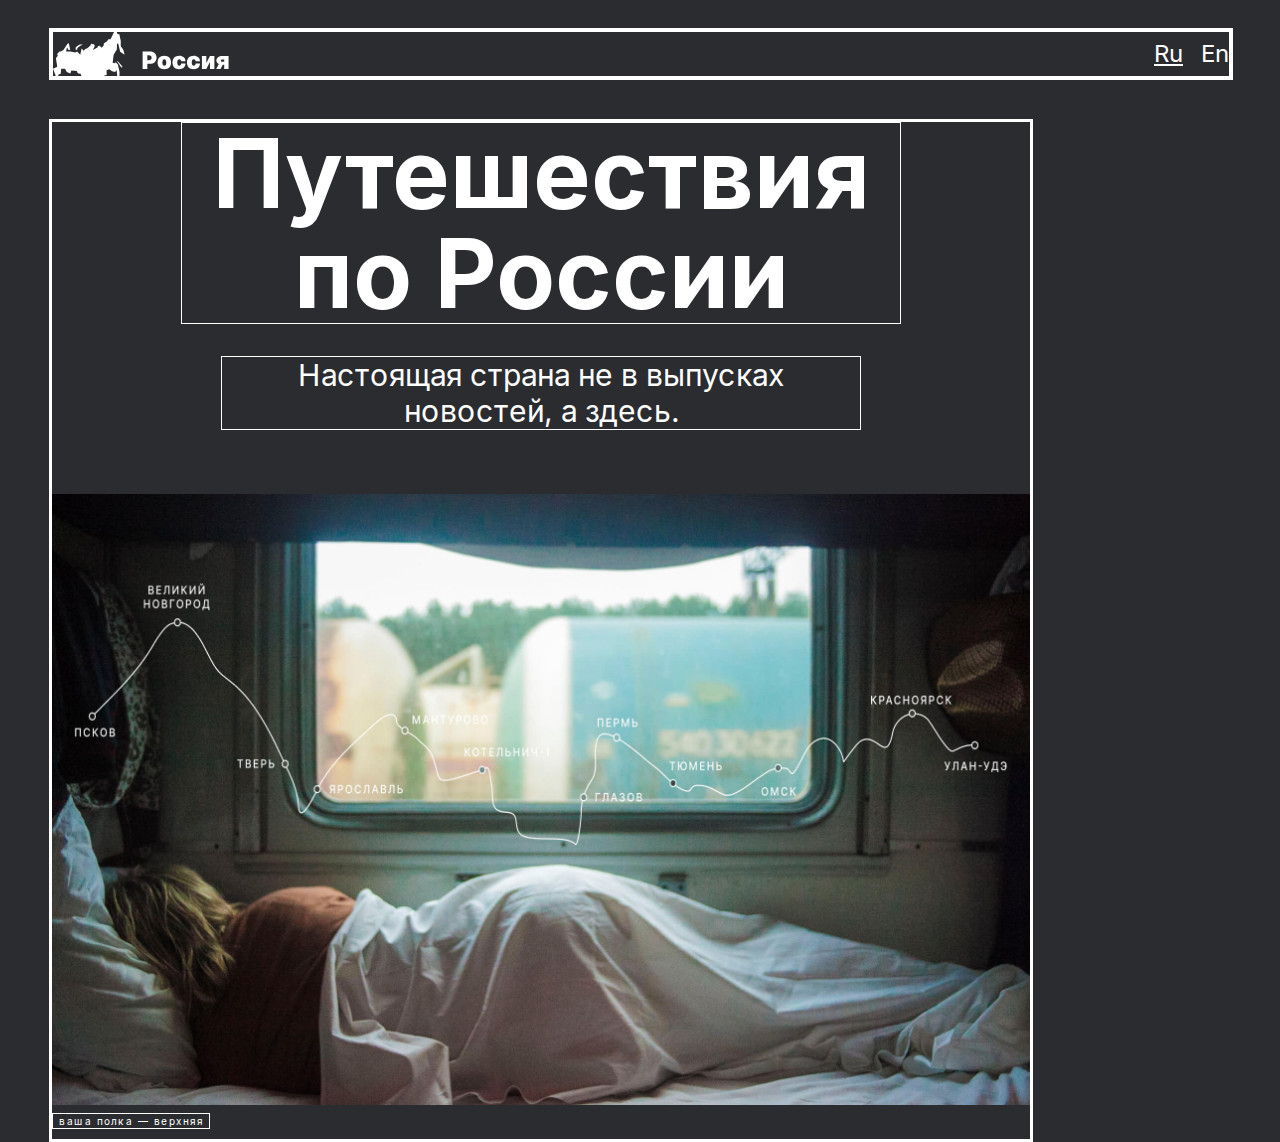
==== index.html @ 06336822 "header adaptive done? lead in proccceesss" ====
<!DOCTYPE html>
<html lang="en">
<head>
    <meta charset="UTF-8">
    <meta name="viewport" content="width=device-width, initial-scale=1.0">
    <title>Путешествие по России</title>
    <link rel="stylesheet" href="pages/index.css">
    <meta name="keywords" content="html, css, javascript">
</head>
<body>
    <div class="page">
        <header class="header">
            <img src="images/header-logo.svg" alt="header logo" class="header__logo">
            <div class="lang">
              <a class="header__lang-link active" href="index.html">Ru</a>
              <a class="header__lang-link" href="index_en.html">En</a>
            </div>
        </header>

        <main class="content">

            <section class="lead">
                <h1 class="lead__title">Путешествия по России</h1>
                <p class="lead__subtitle">Настоящая страна не в выпусках новостей, а здесь.</p>
                <img class="lead__image" alt="lead image" src="images/lead-polka.jpg">
                <p class="lead__caption">ваша полка — верхняя</p>
            </section>

            <section class="intro">

            </section>

            <section class="photo-grid">
                
            </section>

            <section class="places">
                
            </section>

            <section class="cover">
                
            </section>
        </main>

        <footer class="footer">

        </footer>
    </div>
</body>
</html>
---- pages/index.css ----
@import url(../vendor/normalize.css);
@import url(../blocks/root/root.css);
@import url(../blocks/fonts/fonts.css);
@import url(../blocks/header/header.css);
@import url(../blocks/content/content.css);
@import url(../blocks/lead/lead.css);
@import url(../blocks/intro/intro.css);
@import url(../blocks/photo-grid/photo-grid.css);
@import url(../blocks/places/places.css);
@import url(../blocks/cover/cover.css);
@import url(../blocks/footer/footer.css);
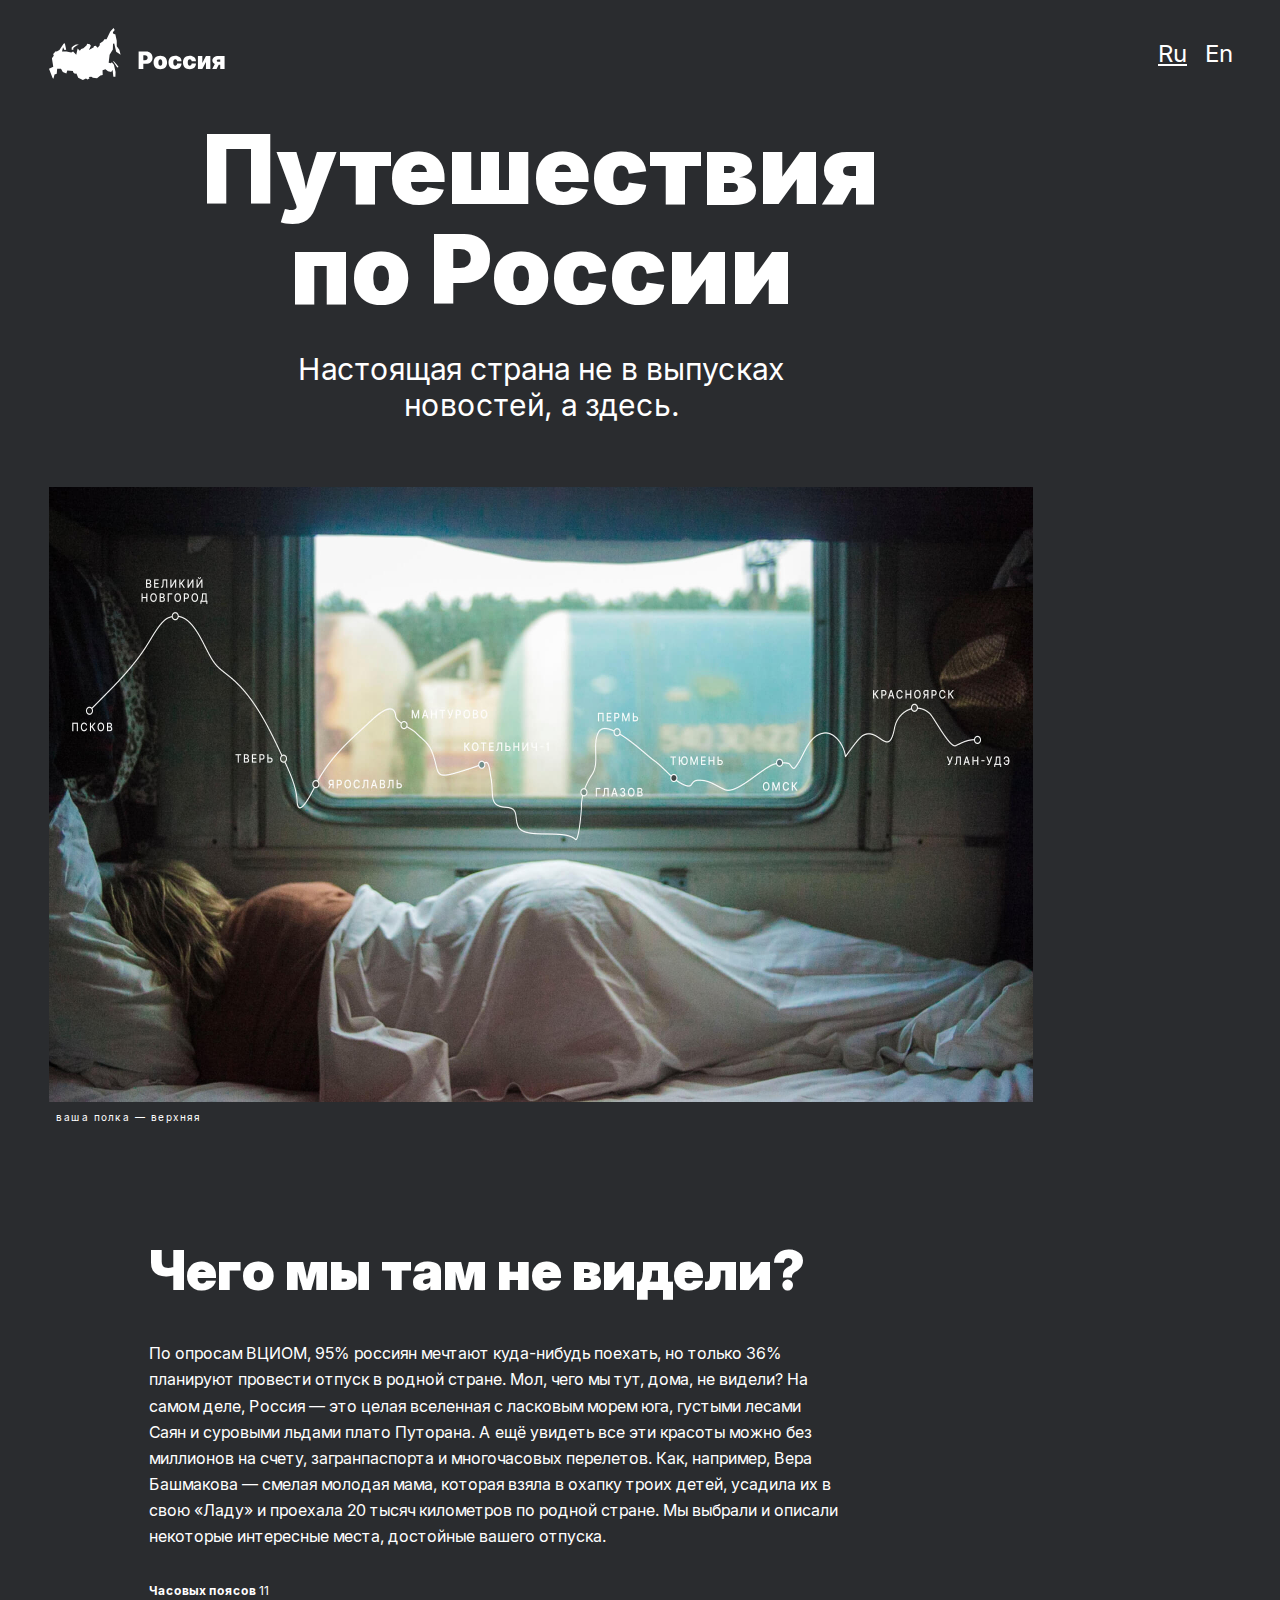
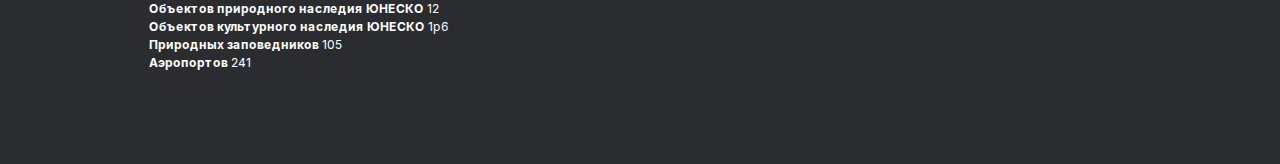
==== commit ffea2ae7: "intro adapt finish, убрала рамки с lead" ====
--- a/index.html
+++ b/index.html
@@ -27,7 +27,16 @@
             </section>
 
             <section class="intro">
-
+                <h2 class="intro__title">Чего мы там не видели?</h2>
+                <p class="intro__subtitle">По опросам ВЦИОМ, 95% россиян мечтают куда-нибудь поехать, но только 36% планируют провести отпуск в родной стране. Мол, чего мы тут, дома, не видели? На самом деле, Россия — это целая вселенная с ласковым морем юга, густыми лесами Саян и суровыми льдами плато Путорана. А ещё увидеть все эти красоты можно без миллионов на счету, загранпаспорта и многочасовых перелетов. Как, например, Вера Башмакова — смелая молодая мама, которая взяла в охапку троих детей, усадила их в свою «Ладу» и проехала 20 тысяч километров по родной стране. Мы выбрали и описали некоторые интересные места, достойные вашего отпуска.                   
+                </p>
+                <ul class="intro__list">
+                    <li>Часовых поясов <span class="reg">11</span></li>
+                    <li>Объектов природного наследия ЮНЕСКО <span class="reg">12</span></li>
+                    <li>Объектов культурного наследия ЮНЕСКО <span class="reg">1p6</span></li>
+                    <li>Природных заповедников <span class="reg">105</span></li>
+                    <li>Аэропортов <span class="reg">241</span></li>
+                </ul>
             </section>
 
             <section class="photo-grid">
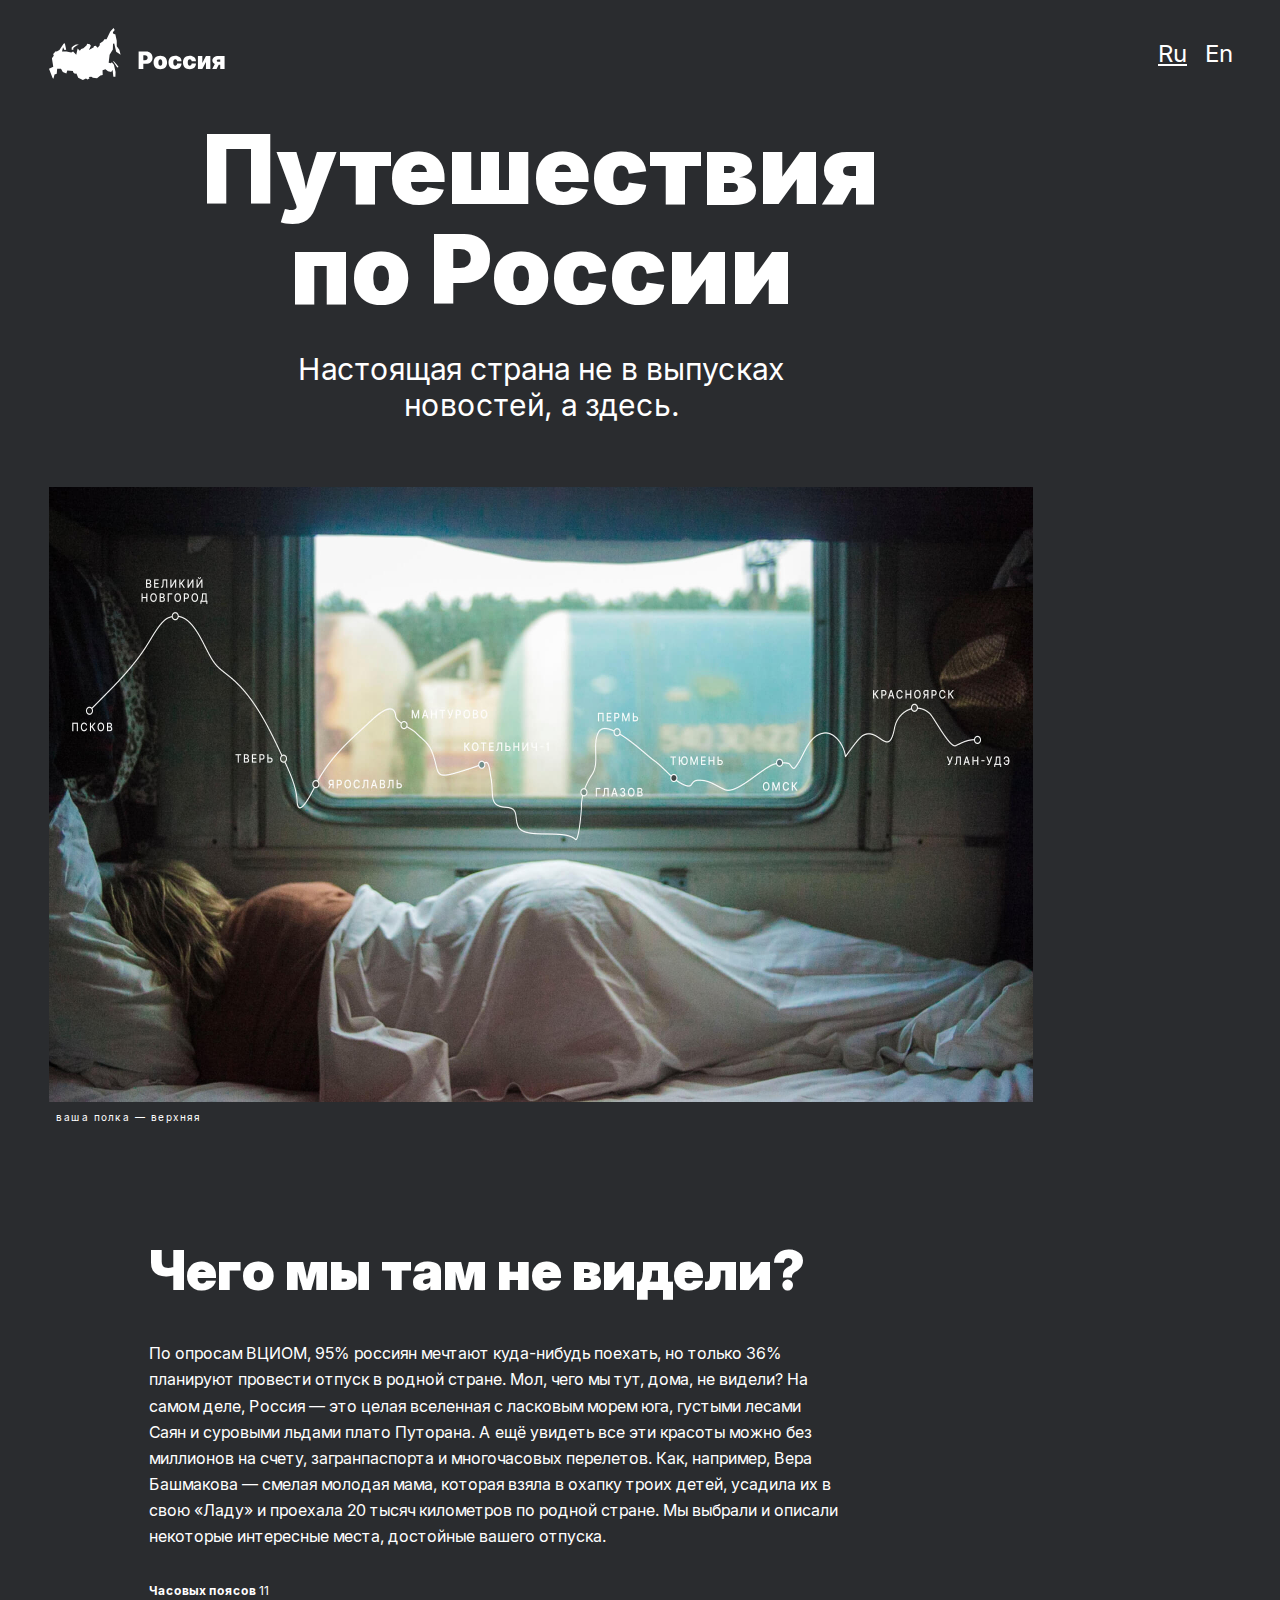
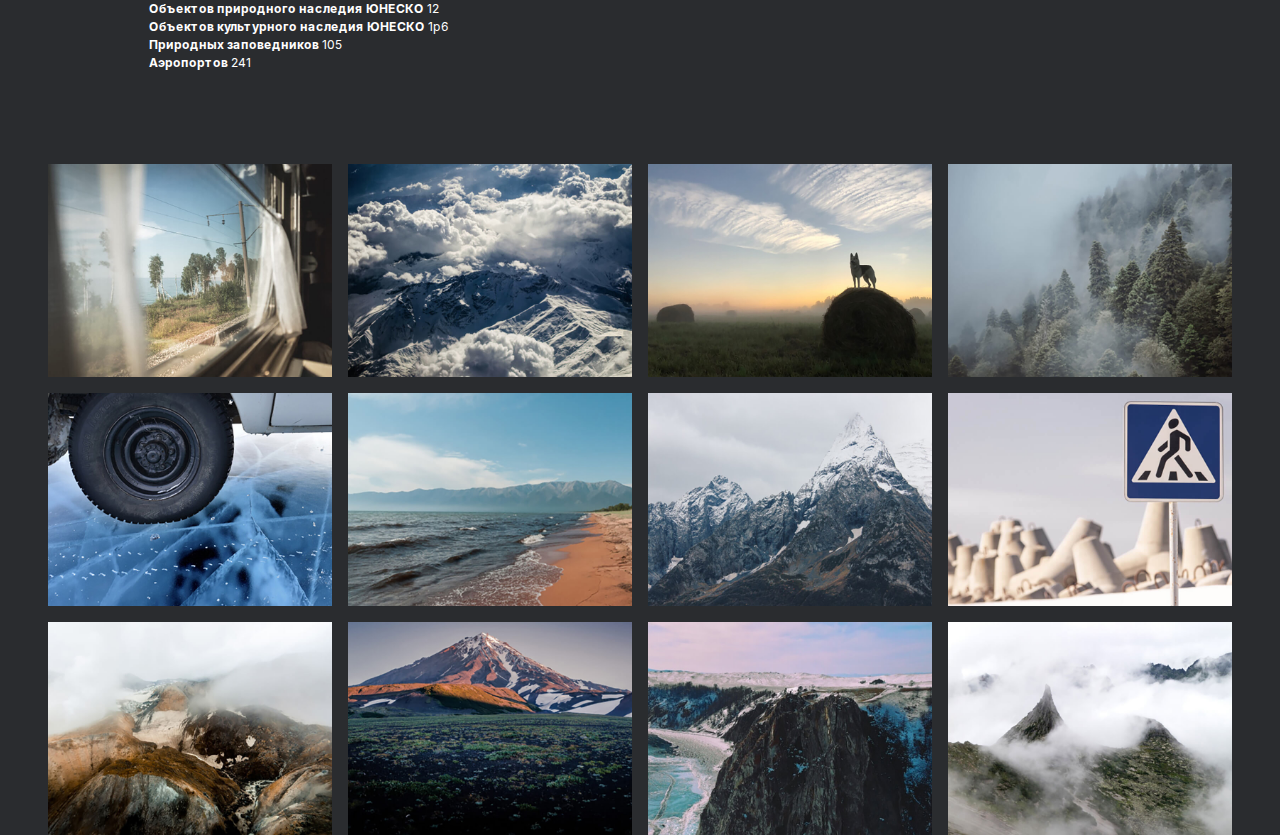
==== commit 9fd04cde: "photo-grid adapt finish" ====
--- a/index.html
+++ b/index.html
@@ -40,7 +40,18 @@
             </section>
 
             <section class="photo-grid">
-                
+                <img class="photo-grid__item " src="./images/photo-grid-train.jpg">
+                <img class="photo-grid__item" src="./images/photo-grid-atharva-tulsi.jpg">
+                <img class="photo-grid__item" src="./images/photo-grid-tuman.jpg">
+                <img class="photo-grid__item" src="./images/photo-grid-sochi.jpg">
+                <img class="photo-grid__item" src="./images/photo-grid-arisa.jpg">
+                <img class="photo-grid__item" src="./images/photo-grid-baikal.jpg">
+                <img class="photo-grid__item" src="./images/photo-grid-elbrus.jpg">
+                <img class="photo-grid__item" src="./images/photo-grid-kondratiev.jpg">
+                <img class="photo-grid__item" src="./images/photo-grid-kamchatka-1.jpg">
+                <img class="photo-grid__item" src="./images/photo-grid-kamchatka-2.jpg">
+                <img class="photo-grid__item" src="./images//photo-grid-baikal-2.jpg">
+                <img class="photo-grid__item" src="./images/photo-grid-ergaki.jpg">
             </section>
 
             <section class="places">
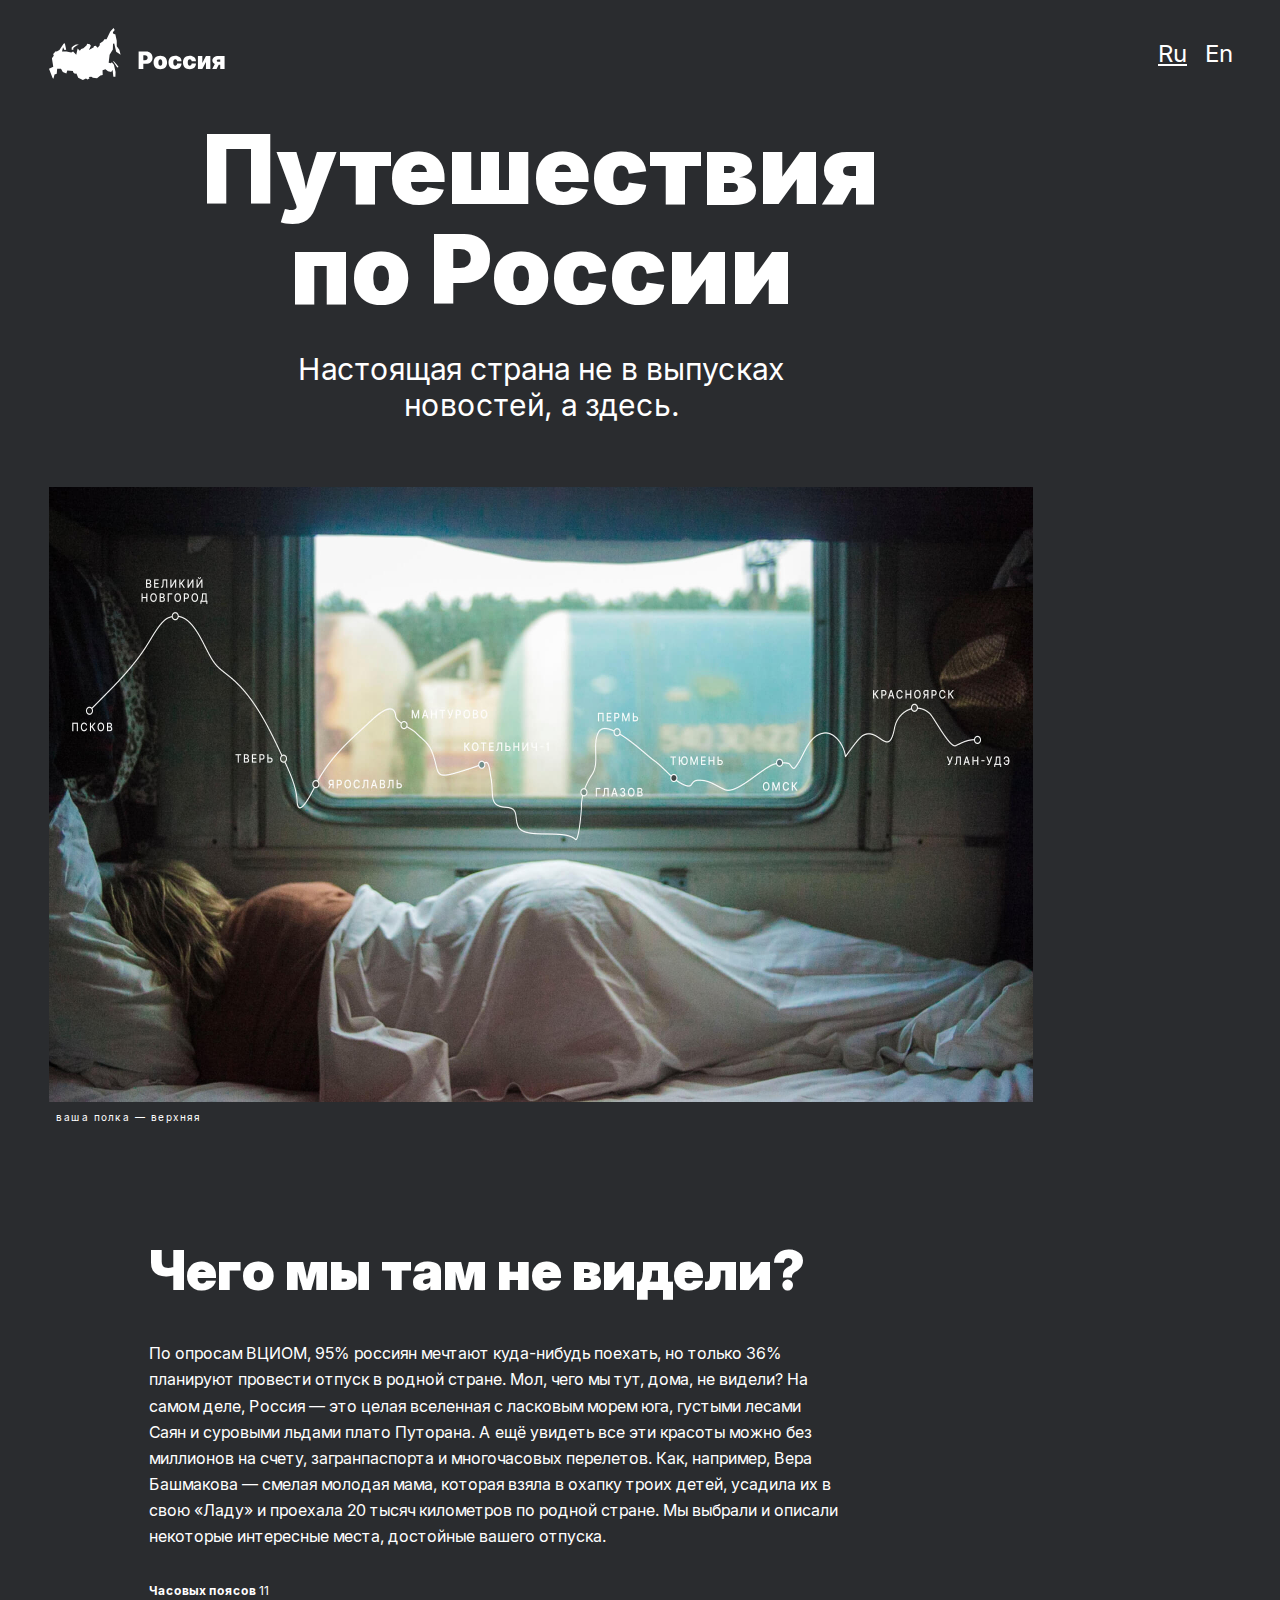
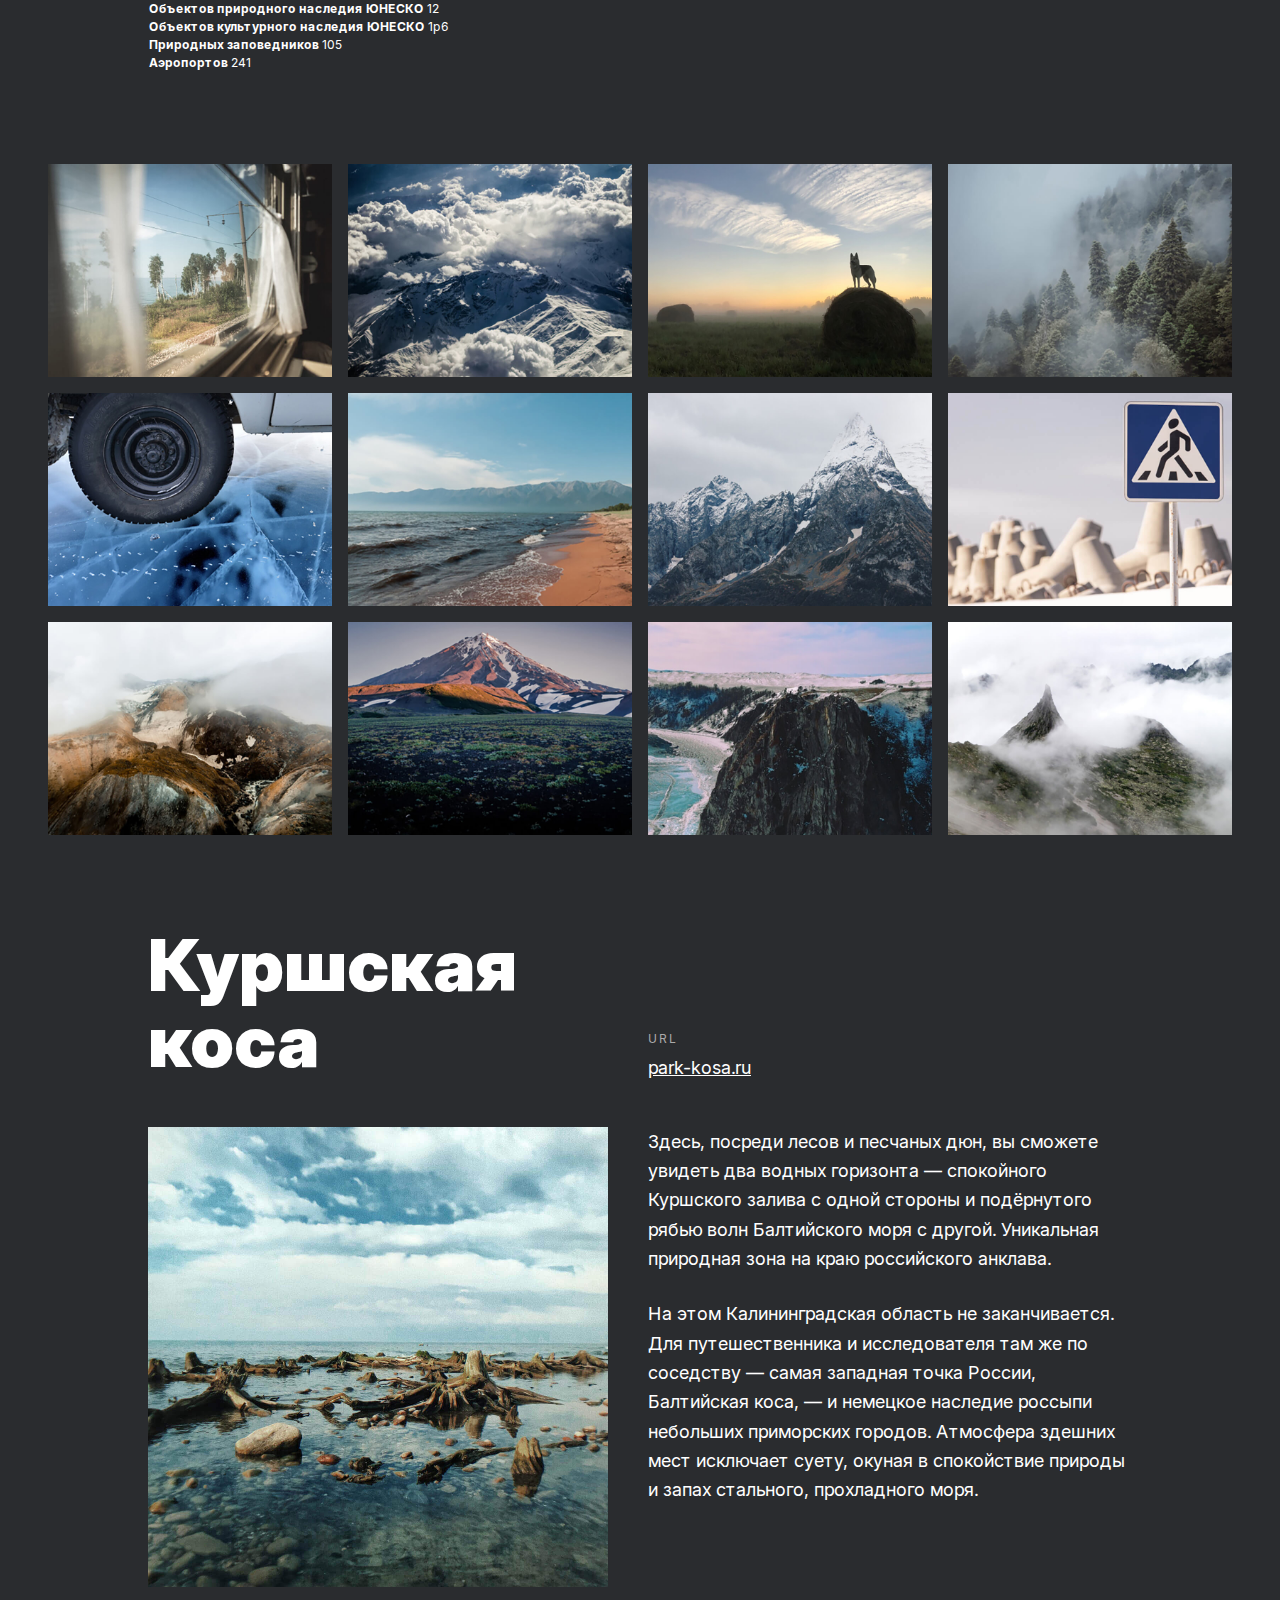
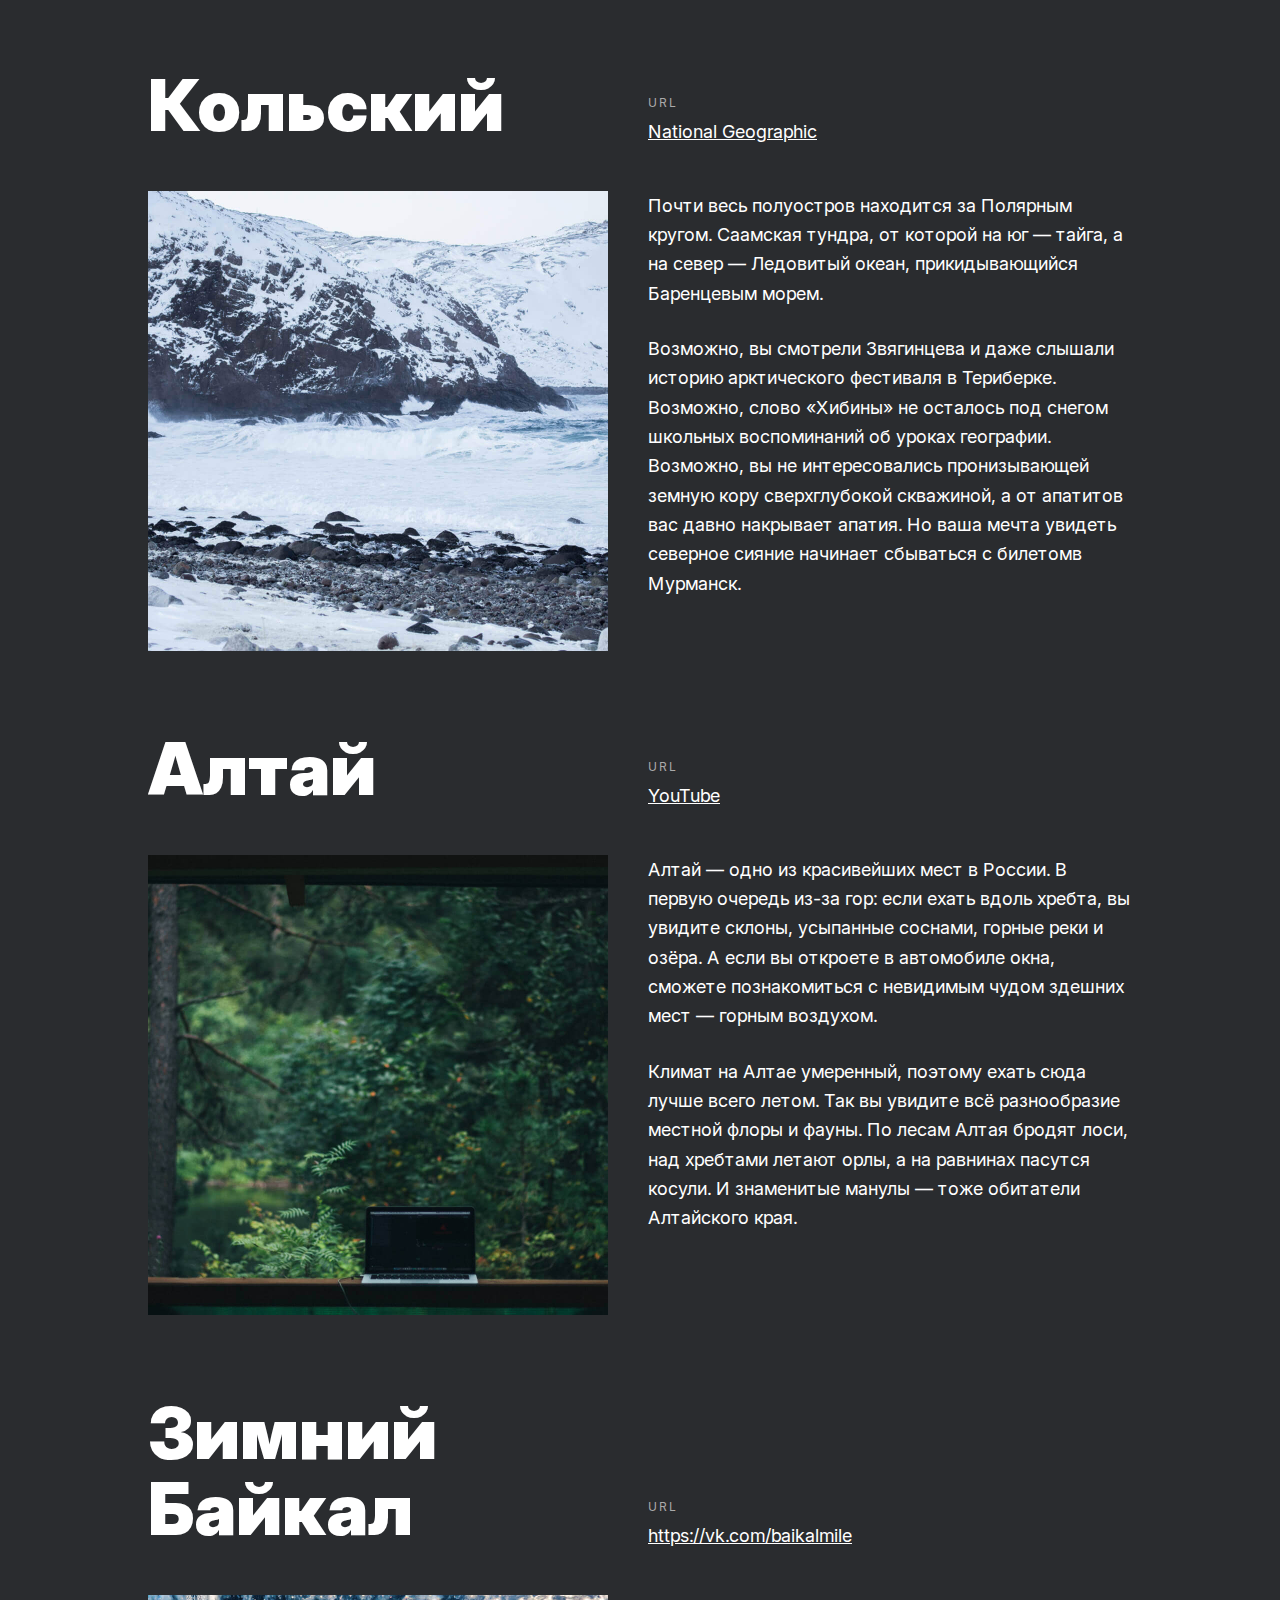
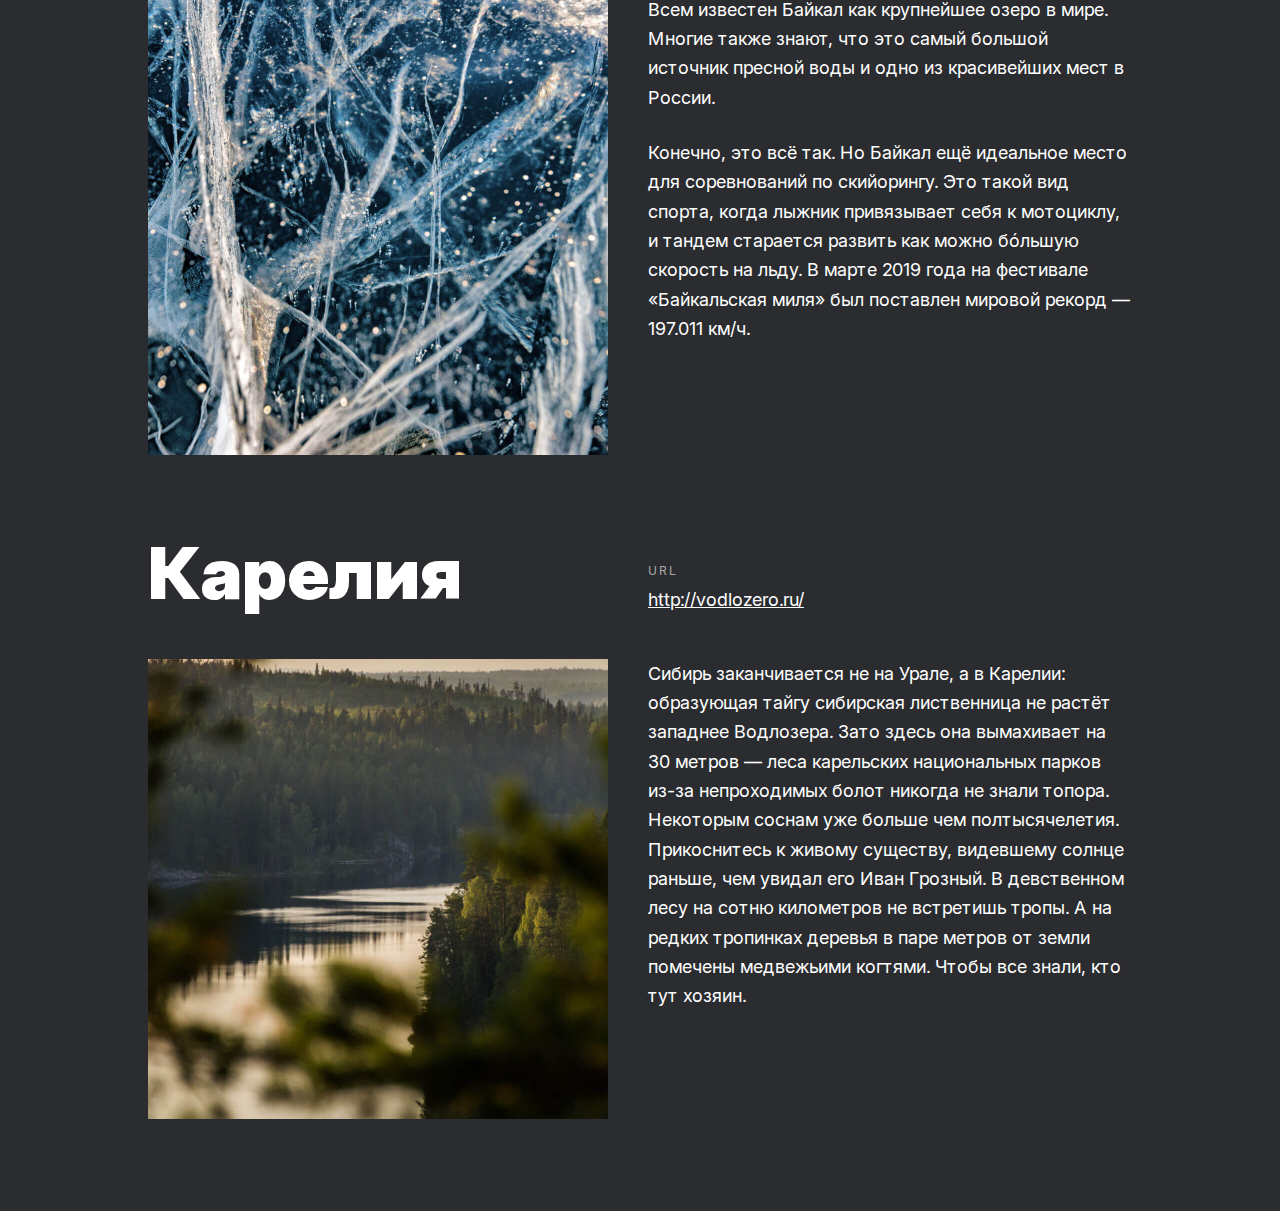
==== commit e429f9a6: "places adapt finish (without hover)" ====
--- a/index.html
+++ b/index.html
@@ -40,22 +40,89 @@
             </section>
 
             <section class="photo-grid">
-                <img class="photo-grid__item " src="./images/photo-grid-train.jpg">
-                <img class="photo-grid__item" src="./images/photo-grid-atharva-tulsi.jpg">
-                <img class="photo-grid__item" src="./images/photo-grid-tuman.jpg">
-                <img class="photo-grid__item" src="./images/photo-grid-sochi.jpg">
-                <img class="photo-grid__item" src="./images/photo-grid-arisa.jpg">
-                <img class="photo-grid__item" src="./images/photo-grid-baikal.jpg">
-                <img class="photo-grid__item" src="./images/photo-grid-elbrus.jpg">
-                <img class="photo-grid__item" src="./images/photo-grid-kondratiev.jpg">
-                <img class="photo-grid__item" src="./images/photo-grid-kamchatka-1.jpg">
-                <img class="photo-grid__item" src="./images/photo-grid-kamchatka-2.jpg">
-                <img class="photo-grid__item" src="./images//photo-grid-baikal-2.jpg">
-                <img class="photo-grid__item" src="./images/photo-grid-ergaki.jpg">
+                <img class="photo-grid__item " src="./images/photo-grid-train.jpg" alt="train">
+                <img class="photo-grid__item" src="./images/photo-grid-atharva-tulsi.jpg" alt="atharva-tulsi">
+                <img class="photo-grid__item" src="./images/photo-grid-tuman.jpg" alt="tuman">
+                <img class="photo-grid__item" src="./images/photo-grid-sochi.jpg" alt="sochi">
+                <img class="photo-grid__item" src="./images/photo-grid-arisa.jpg" alt="arisa">
+                <img class="photo-grid__item" src="./images/photo-grid-baikal.jpg" alt="baikal">
+                <img class="photo-grid__item" src="./images/photo-grid-elbrus.jpg" alt="elbrus">
+                <img class="photo-grid__item" src="./images/photo-grid-kondratiev.jpg" alt="kondratiev">
+                <img class="photo-grid__item" src="./images/photo-grid-kamchatka-1.jpg" alt="kamchatka-1">
+                <img class="photo-grid__item" src="./images/photo-grid-kamchatka-2.jpg" alt="kamchatka-2">
+                <img class="photo-grid__item" src="./images//photo-grid-baikal-2.jpg" alt="baikal-2">
+                <img class="photo-grid__item" src="./images/photo-grid-ergaki.jpg" alt="ergaki">
             </section>
 
             <section class="places">
-                
+                <div class="place">
+                    <h2 class="place__title">Куршская коса</h2>
+                    <div class="place__website">
+                        <p class="place__website__url-heading">URL</p>
+                        <a class="place__website__link" href="http://park-kosa.ru">park-kosa.ru</a>
+                    </div>
+                    <img class="place__image" alt="Куршская коса" src="./images/place-kosa.jpg">
+                    <div class="place__text">
+                       <p class="place__paragraph">Здесь, посреди лесов и песчаных дюн, вы сможете увидеть два водных горизонта — спокойного Куршского залива с одной стороны и подёрнутого рябью волн Балтийского моря с другой. Уникальная природная зона на краю российского анклава.</p>
+                       <p class="place__paragraph">На этом Калининградская область не заканчивается. Для путешественника и исследователя там же по соседству — самая западная точка России, Балтийская коса, — и немецкое наследие россыпи небольших приморских городов. Атмосфера здешних мест исключает суету, окуная в спокойствие природы и запах стального, прохладного моря.</p>
+                    </div>
+                </div>
+
+                <div class="place">
+                    <h2 class="place__title">Кольский</h2>
+                    <div class="place__website">
+                        <p class="place__website__url-heading">URL</p>
+                        <a class="place__website__link" href="https://yourshot.nationalgeographic.com/photos/?keywords=kolskiy">National Geographic</a>
+                    </div>
+                    <img class="place__image" alt="Куршская коса" src="./images/place-kolsky.jpg">
+
+                    <div class="place__text">
+                       <p class="place__paragraph">Почти весь полуостров находится за Полярным кругом. Саамская тундра, от которой на юг — тайга, а на север — Ледовитый океан, прикидывающийся Баренцевым морем.</p>
+                       <p class="place__paragraph">Возможно, вы смотрели Звягинцева и даже слышали историю арктического фестиваля в Териберке. Возможно, слово «Хибины» не осталось под снегом школьных воспоминаний об уроках географии. Возможно, вы не интересовались пронизывающей земную кору сверхглубокой скважиной, а от апатитов вас давно накрывает апатия. Но ваша мечта увидеть северное сияние начинает сбываться с билетомв Мурманск.</p>
+                    </div>
+                </div>
+
+                <div class="place">
+                    <h2 class="place__title">Алтай</h2>
+                    <div class="place__website">
+                        <p class="place__website__url-heading">URL</p>
+                        <a class="place__website__link" href="https://www.youtube.com/watch?v=7ZEsoV7kWAQ">YouTube</a>
+                    </div>
+                    <img class="place__image" alt="Куршская коса" src="./images/place-altai.jpg">
+
+                    <div class="place__text">
+                       <p class="place__paragraph">Алтай — одно из красивейших мест в России. В первую очередь из-за гор: если ехать вдоль хребта, вы увидите склоны, усыпанные соснами, горные реки и озёра. А если вы откроете в автомобиле окна, сможете познакомиться с невидимым чудом здешних мест — горным воздухом.</p>
+                       <p class="place__paragraph">Климат на Алтае умеренный, поэтому ехать сюда лучше всего летом. Так вы увидите всё разнообразие местной флоры и фауны. По лесам Алтая бродят лоси, над хребтами летают орлы, а на равнинах пасутся косули. И знаменитые манулы — тоже обитатели Алтайского края.</p>
+                    </div>
+                </div>
+
+                <div class="place">
+                    <h2 class="place__title">Зимний Байкал</h2>
+                    <div class="place__website">
+                        <p class="place__website__url-heading">URL</p>
+                        <a class="place__website__link" href="https://vk.com/baikalmile">https://vk.com/baikalmile</a>
+                    </div>
+                    <img class="place__image" alt="Куршская коса" src="./images/place-winter-baikal.jpg">
+
+                    <div class="place__text">
+                       <p class="place__paragraph">Всем известен Байкал как крупнейшее озеро в мире. Многие также знают, что это самый большой источник пресной воды и одно из красивейших мест в России.</p>
+                       <p class="place__paragraph">Конечно, это всё так. Но Байкал ещё идеальное место для соревнований по скийорингу. Это такой вид спорта, когда лыжник привязывает себя к мотоциклу, и тандем старается развить как можно бóльшую скорость на льду. В марте 2019 года на фестивале «Байкальская миля» был поставлен мировой рекорд — 197.011 км/ч.</p>
+                    </div>
+                </div>
+
+                <div class="place">
+                    <h2 class="place__title">Карелия</h2>
+                    <div class="place__website">
+                        <p class="place__website__url-heading">URL</p>
+                        <a class="place__website__link" href="http://vodlozero.ru">http://vodlozero.ru/</a>
+                    </div>
+                    <img class="place__image" alt="Куршская коса" src="./images/place-karelia.jpg">
+
+                    <div class="place__text">
+                       <p class="place__paragraph">Сибирь заканчивается не на Урале, а в Карелии: образующая тайгу сибирская лиственница не растёт западнее Водлозера. Зато здесь она вымахивает на 30 метров — леса карельских национальных парков из-за непроходимых болот никогда не знали топора. Некоторым соснам уже больше чем полтысячелетия. Прикоснитесь к живому существу, видевшему солнце раньше, чем увидал его Иван Грозный. В девственном лесу на сотню километров не встретишь тропы. А на редких тропинках деревья в паре метров от земли помечены медвежьими когтями. Чтобы все знали, кто тут хозяин.</p>
+                    </div>
+                </div>
+
             </section>
 
             <section class="cover">
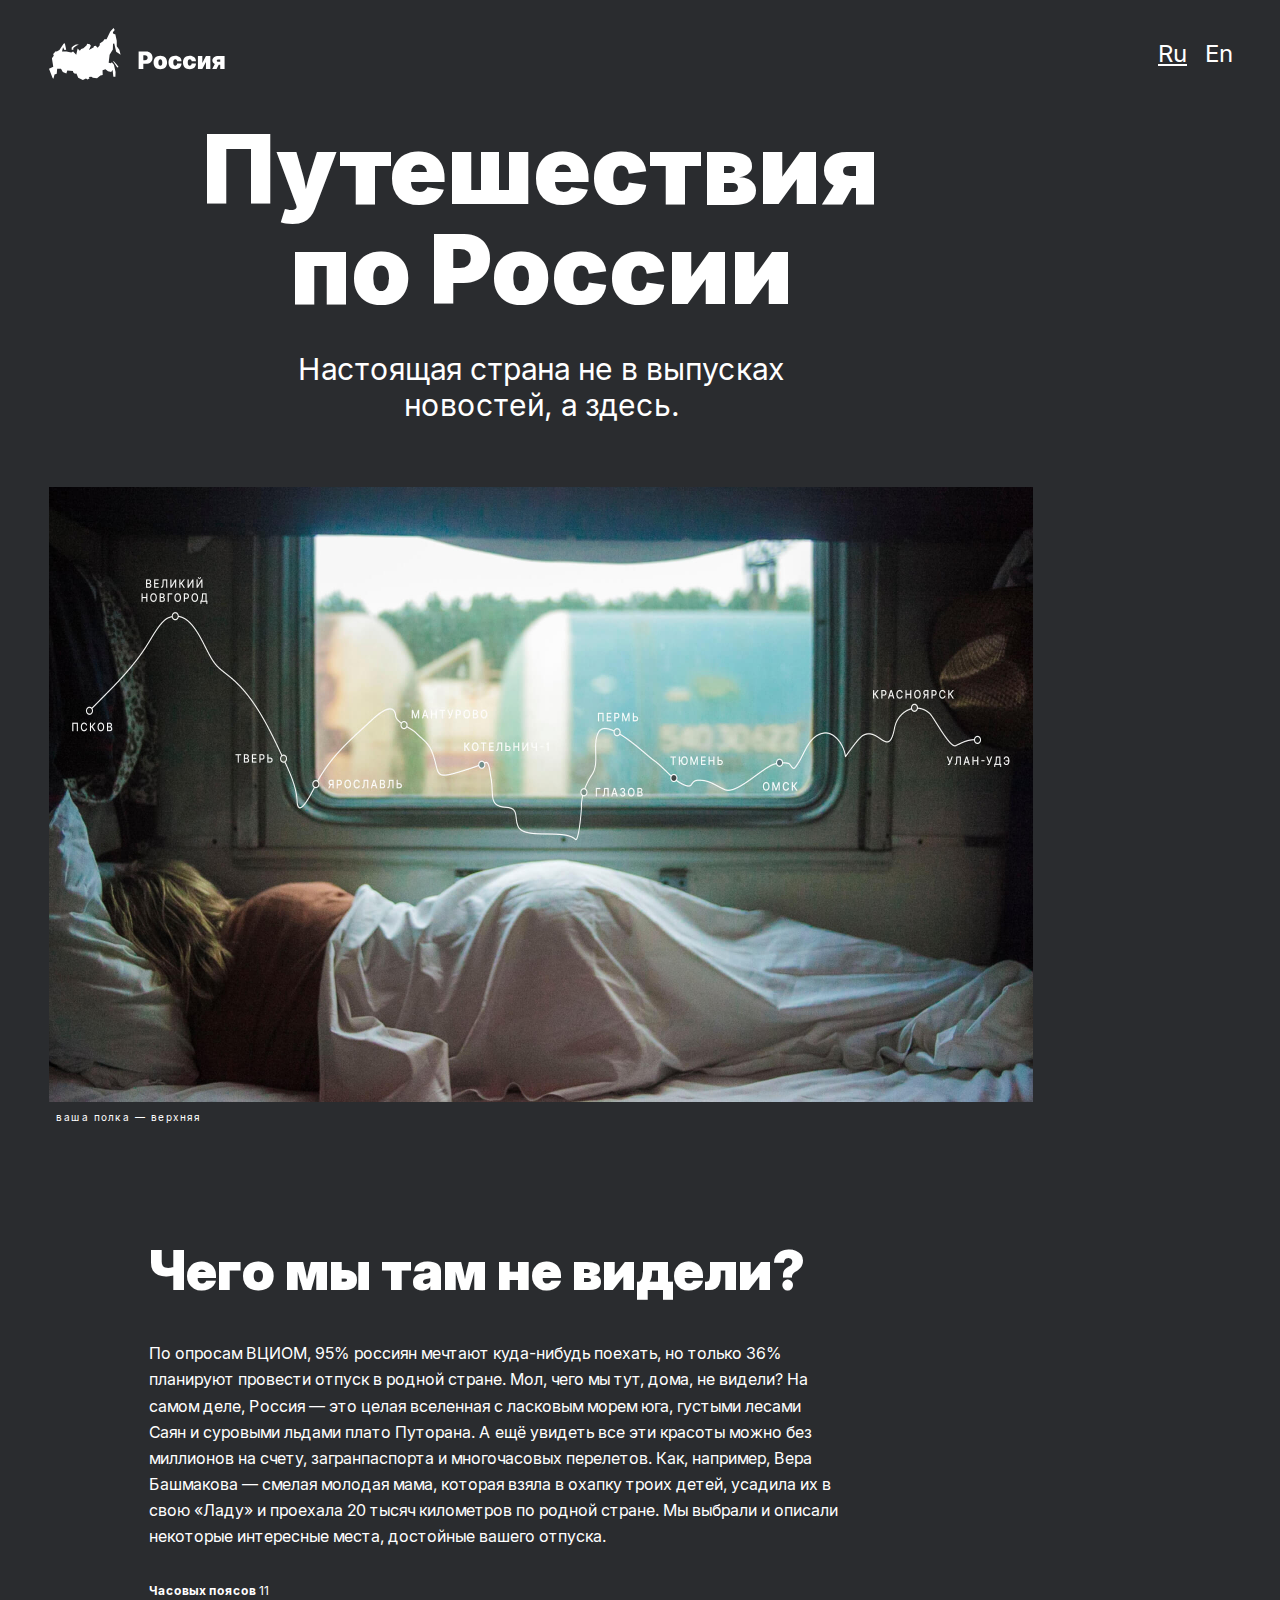
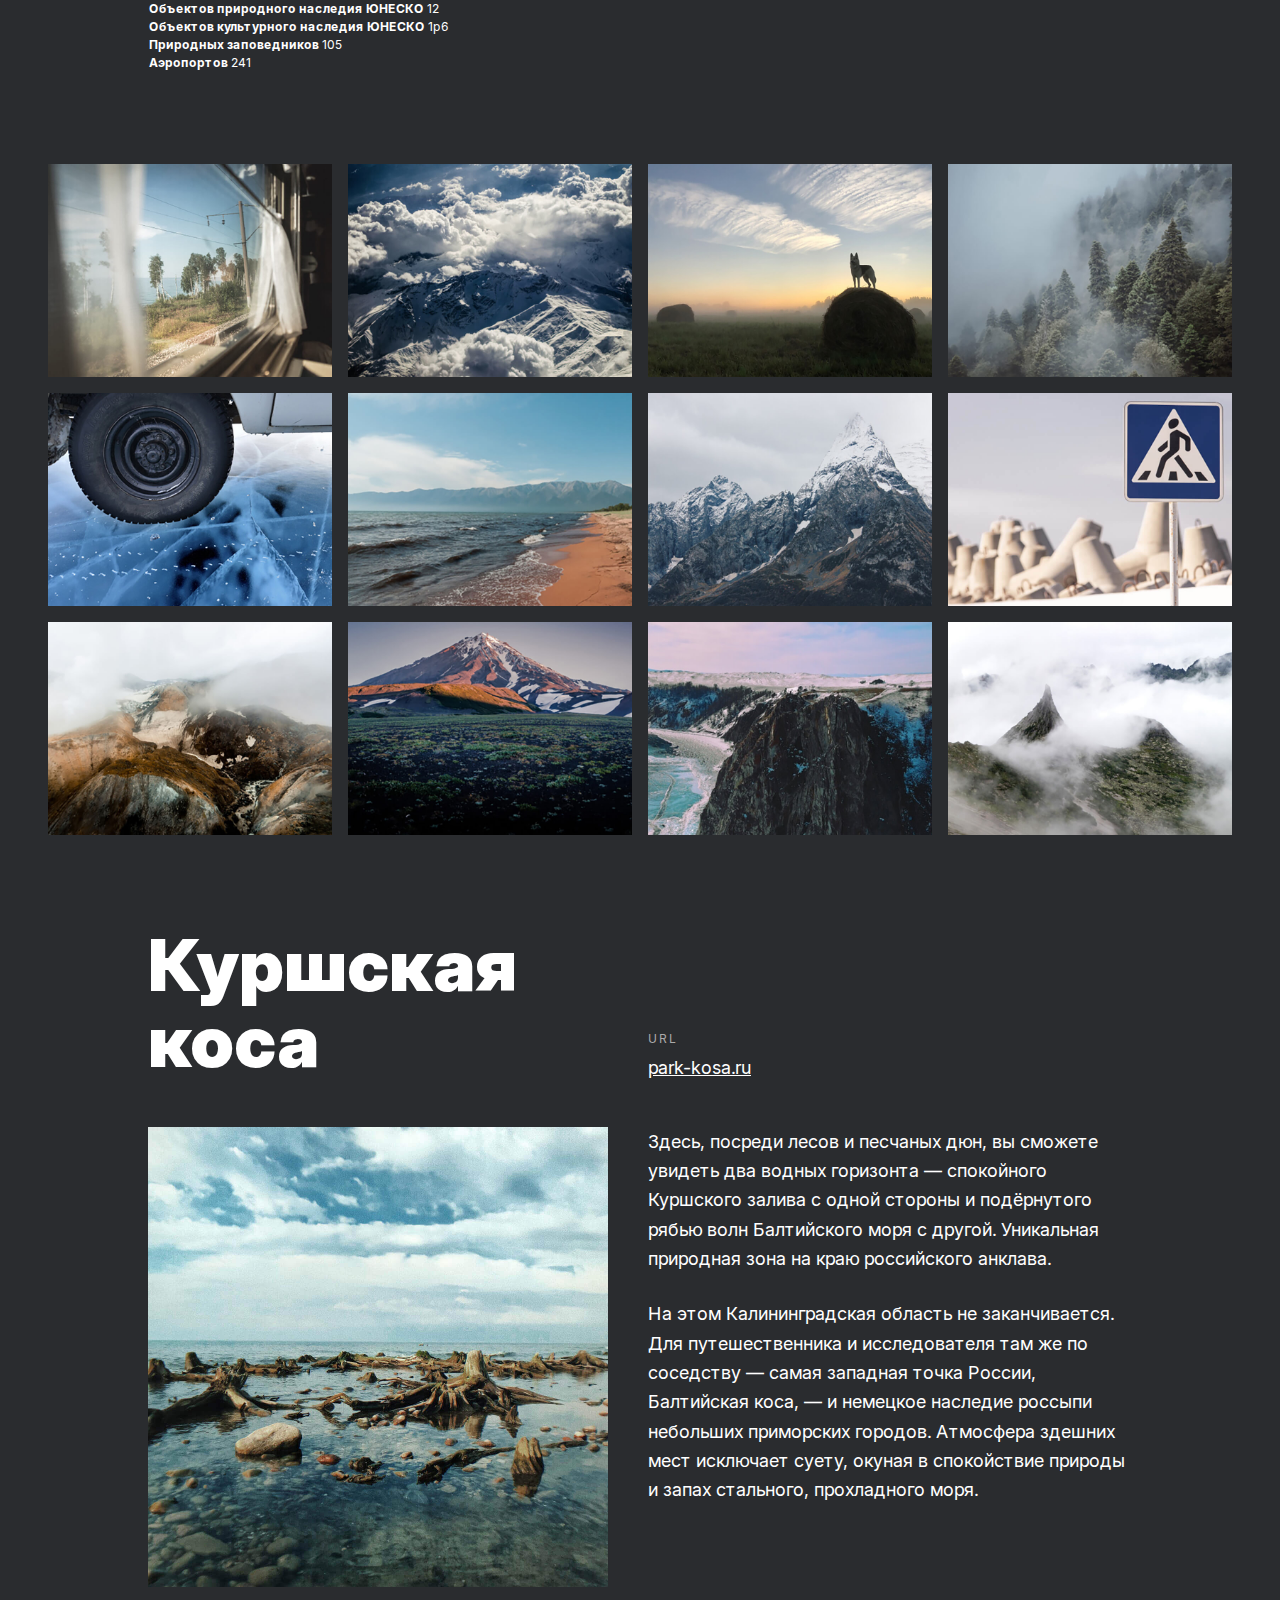
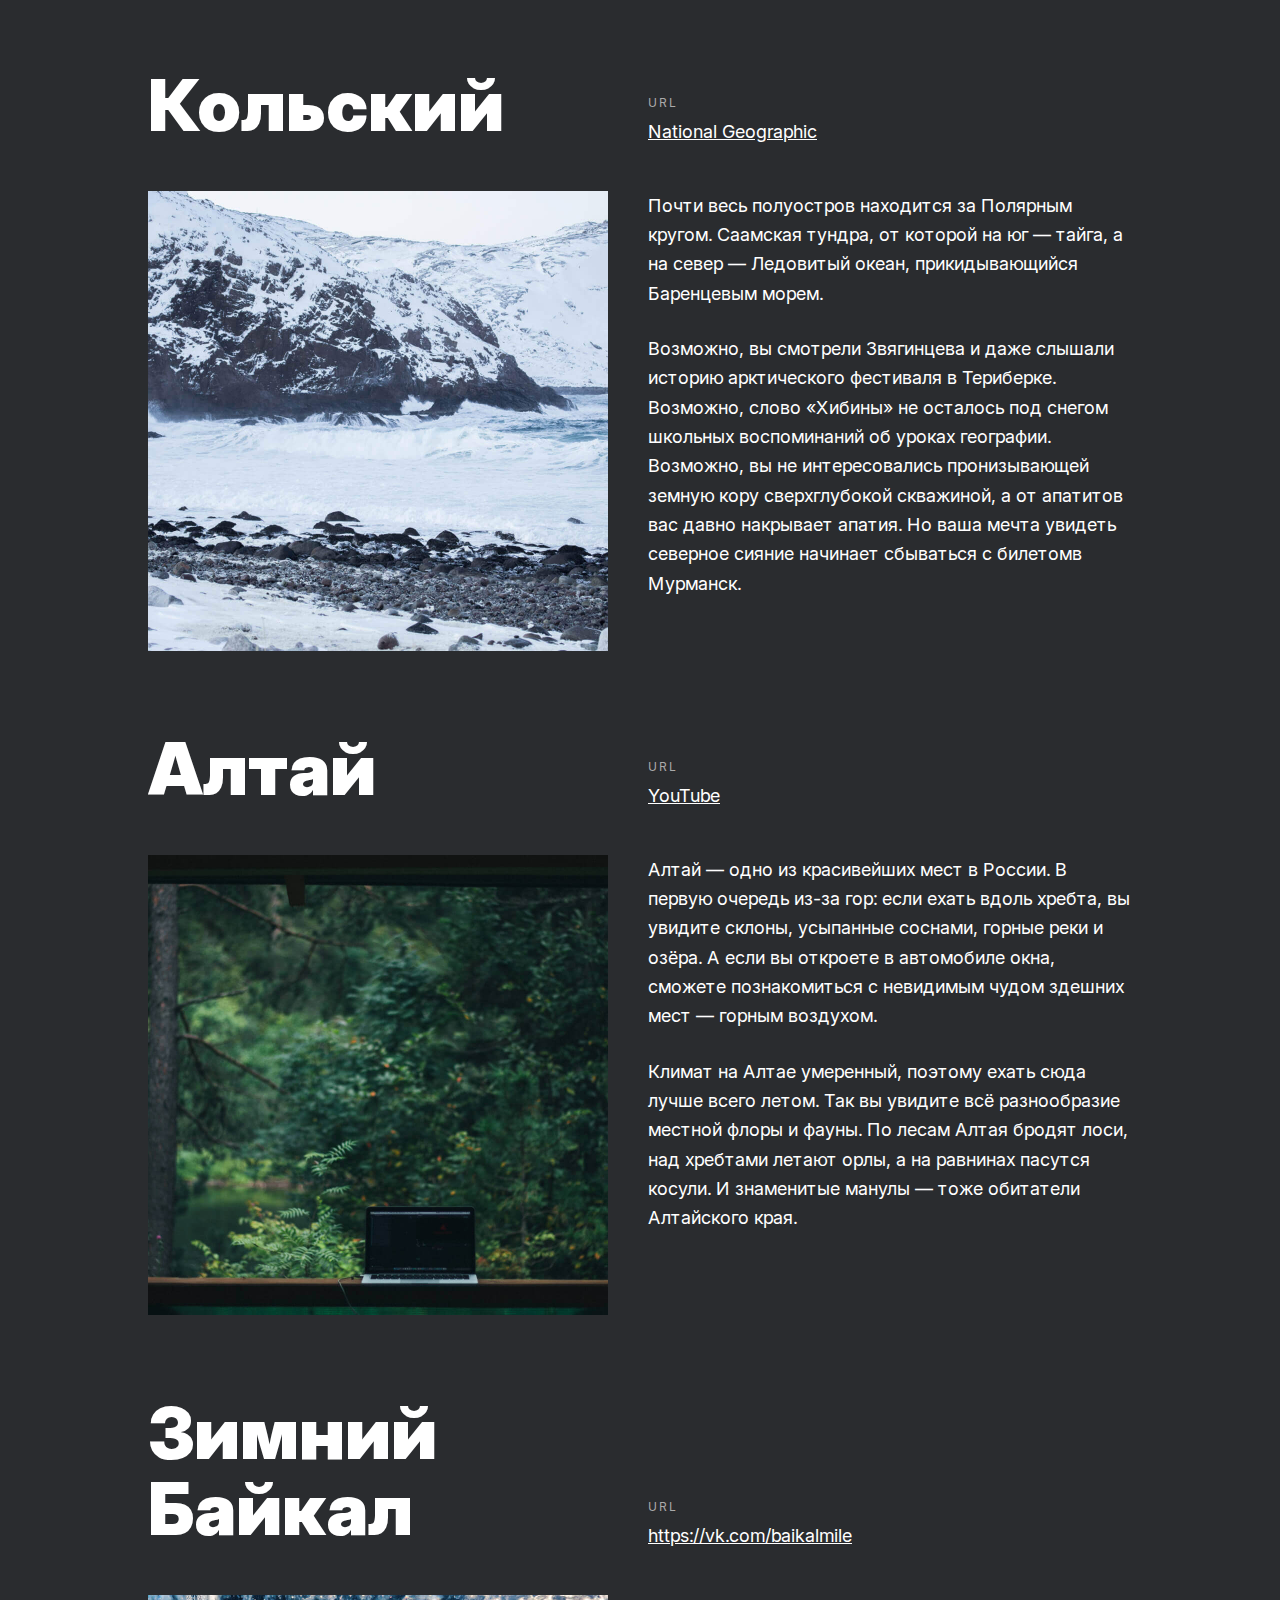
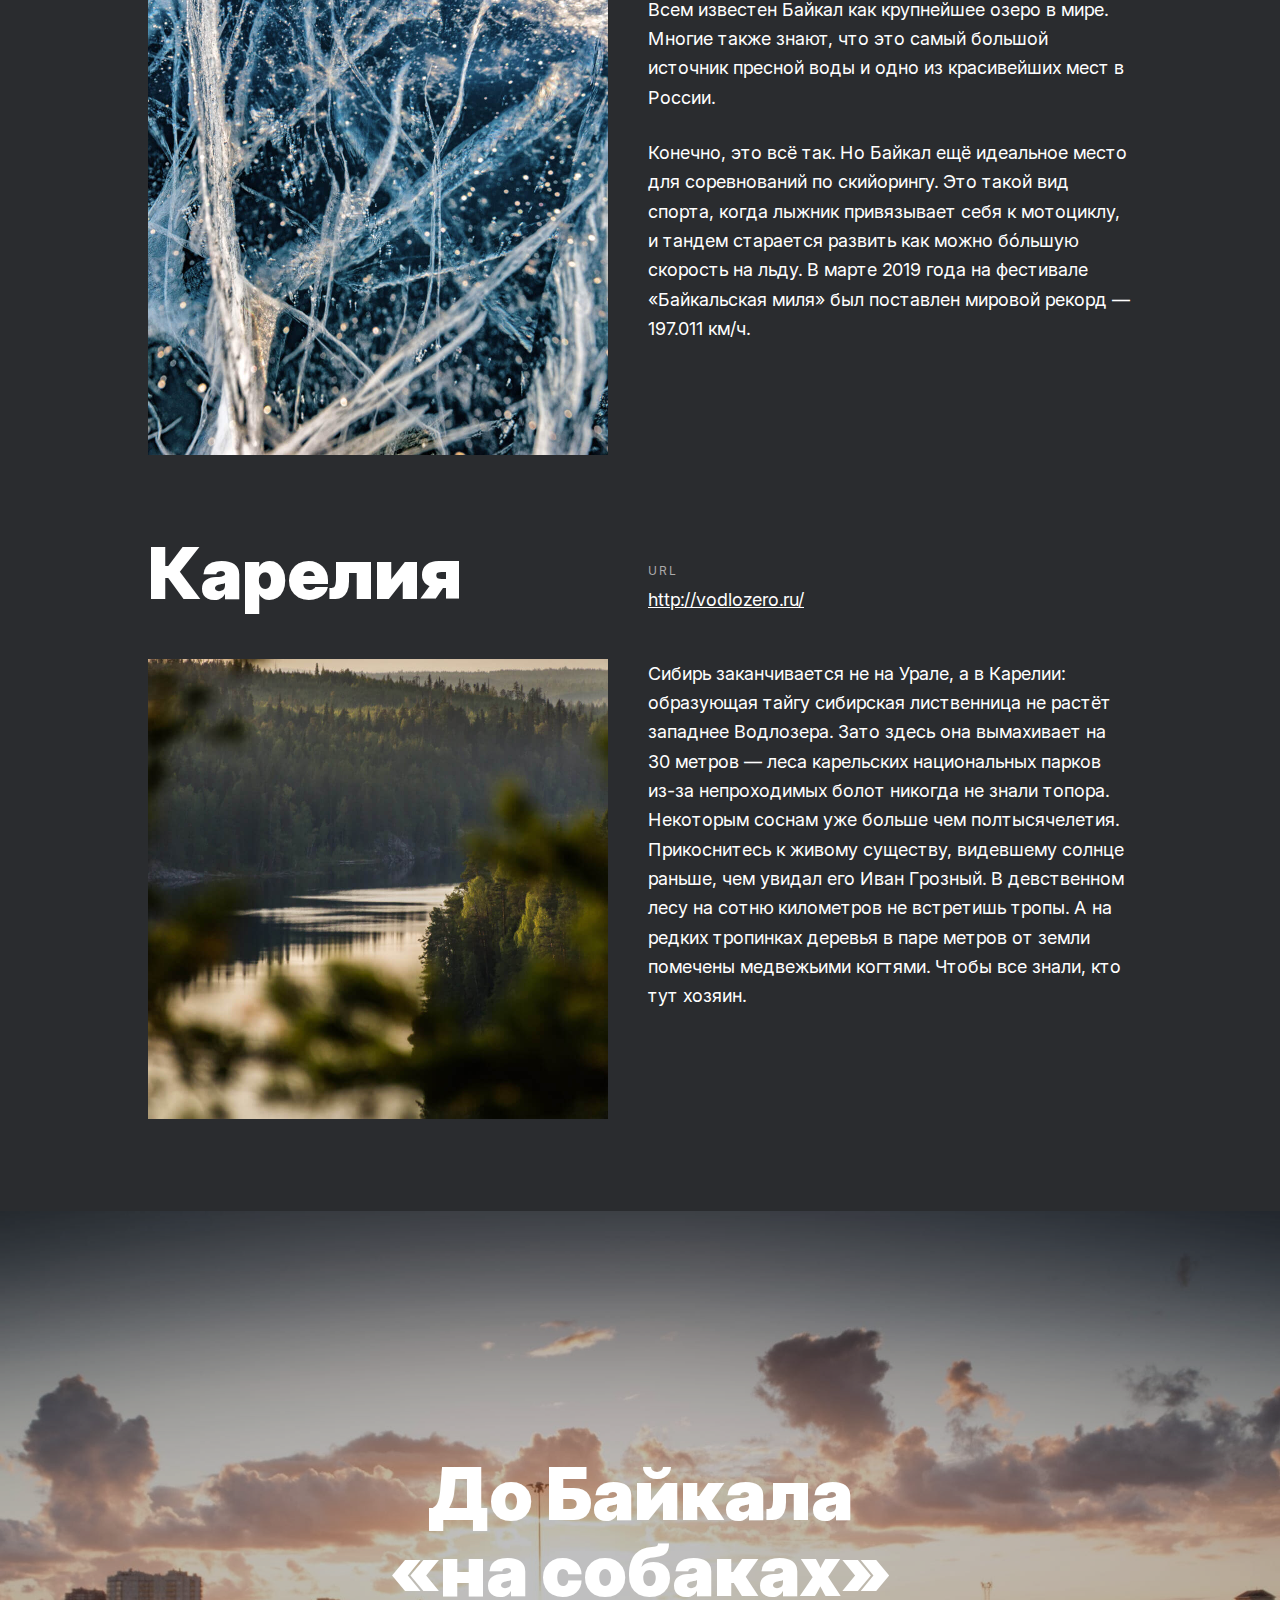
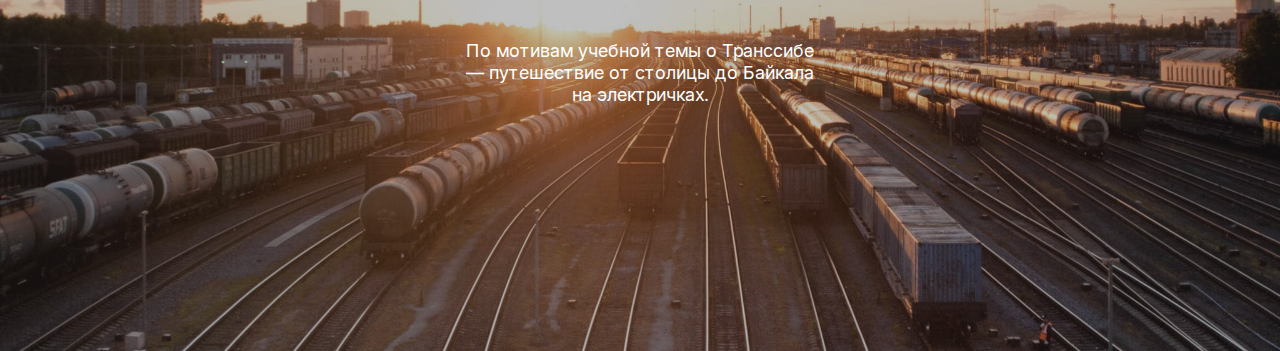
==== commit 0a6385a2: "cover adapt finish" ====
--- a/index.html
+++ b/index.html
@@ -59,7 +59,7 @@
                     <h2 class="place__title">Куршская коса</h2>
                     <div class="place__website">
                         <p class="place__website__url-heading">URL</p>
-                        <a class="place__website__link" href="http://park-kosa.ru">park-kosa.ru</a>
+                        <a class="place__website__link" href="http://park-kosa.ru" target="_blank" rel="noopener noreferrer">park-kosa.ru</a>
                     </div>
                     <img class="place__image" alt="Куршская коса" src="./images/place-kosa.jpg">
                     <div class="place__text">
@@ -72,7 +72,7 @@
                     <h2 class="place__title">Кольский</h2>
                     <div class="place__website">
                         <p class="place__website__url-heading">URL</p>
-                        <a class="place__website__link" href="https://yourshot.nationalgeographic.com/photos/?keywords=kolskiy">National Geographic</a>
+                        <a class="place__website__link" href="https://yourshot.nationalgeographic.com/photos/?keywords=kolskiy" target="_blank" rel="noopener noreferrer">National Geographic</a>
                     </div>
                     <img class="place__image" alt="Куршская коса" src="./images/place-kolsky.jpg">
 
@@ -86,7 +86,7 @@
                     <h2 class="place__title">Алтай</h2>
                     <div class="place__website">
                         <p class="place__website__url-heading">URL</p>
-                        <a class="place__website__link" href="https://www.youtube.com/watch?v=7ZEsoV7kWAQ">YouTube</a>
+                        <a class="place__website__link" href="https://www.youtube.com/watch?v=7ZEsoV7kWAQ" target="_blank" rel="noopener noreferrer">YouTube</a>
                     </div>
                     <img class="place__image" alt="Куршская коса" src="./images/place-altai.jpg">
 
@@ -100,7 +100,7 @@
                     <h2 class="place__title">Зимний Байкал</h2>
                     <div class="place__website">
                         <p class="place__website__url-heading">URL</p>
-                        <a class="place__website__link" href="https://vk.com/baikalmile">https://vk.com/baikalmile</a>
+                        <a class="place__website__link" href="https://vk.com/baikalmile" target="_blank" rel="noopener noreferrer">https://vk.com/baikalmile</a>
                     </div>
                     <img class="place__image" alt="Куршская коса" src="./images/place-winter-baikal.jpg">
 
@@ -114,7 +114,7 @@
                     <h2 class="place__title">Карелия</h2>
                     <div class="place__website">
                         <p class="place__website__url-heading">URL</p>
-                        <a class="place__website__link" href="http://vodlozero.ru">http://vodlozero.ru/</a>
+                        <a class="place__website__link" href="http://vodlozero.ru" target="_blank" rel="noopener noreferrer">http://vodlozero.ru/</a>
                     </div>
                     <img class="place__image" alt="Куршская коса" src="./images/place-karelia.jpg">
 
@@ -126,7 +126,12 @@
             </section>
 
             <section class="cover">
-                
+                <img class="cover__image" src="./images/cover-trains.jpg" alt="trains" />
+                <div class="cover__overlay"></div>
+                <div class="cover__text">
+                  <h2 class="cover__title">До Байкала «на собаках»</h2>
+                  <p class="cover__subtitle">По мотивам учебной темы о Транссибе — путешествие от столицы до Байкала на электричках.</p>
+                </div>
             </section>
         </main>
 
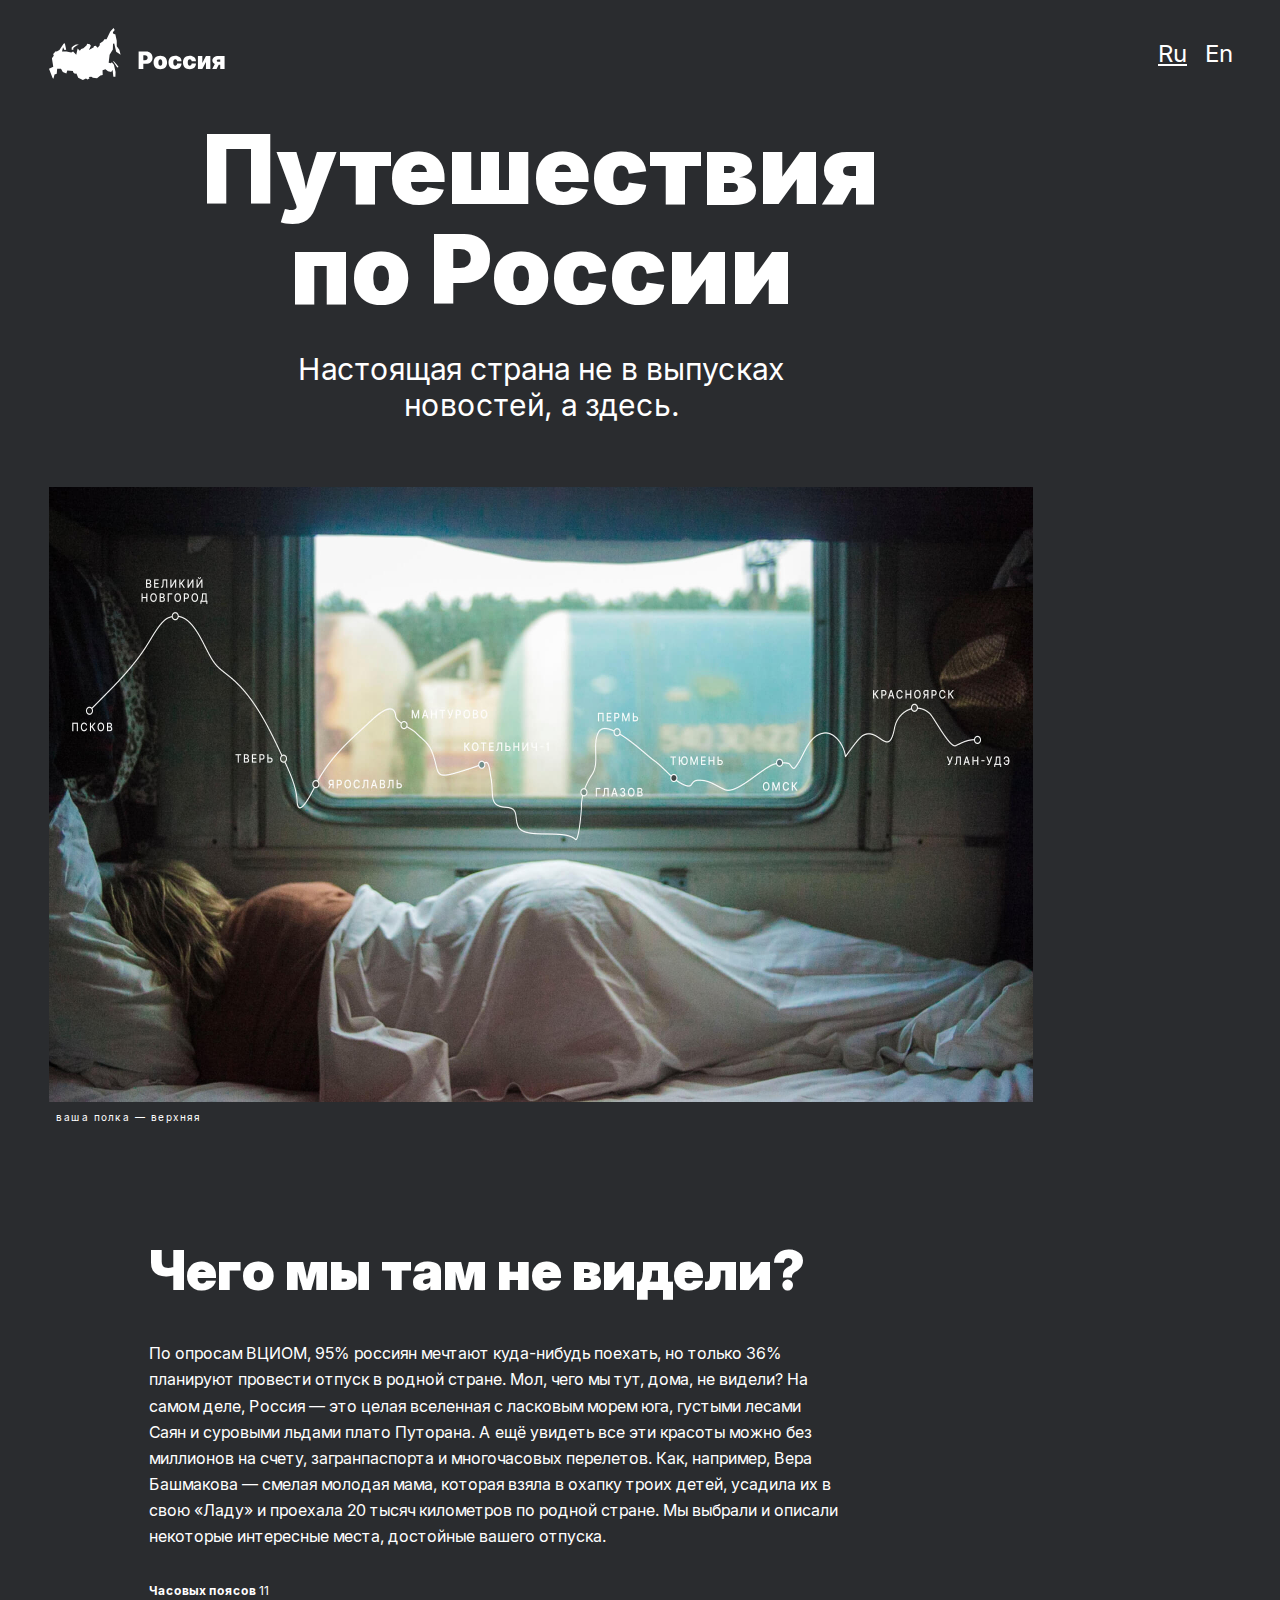
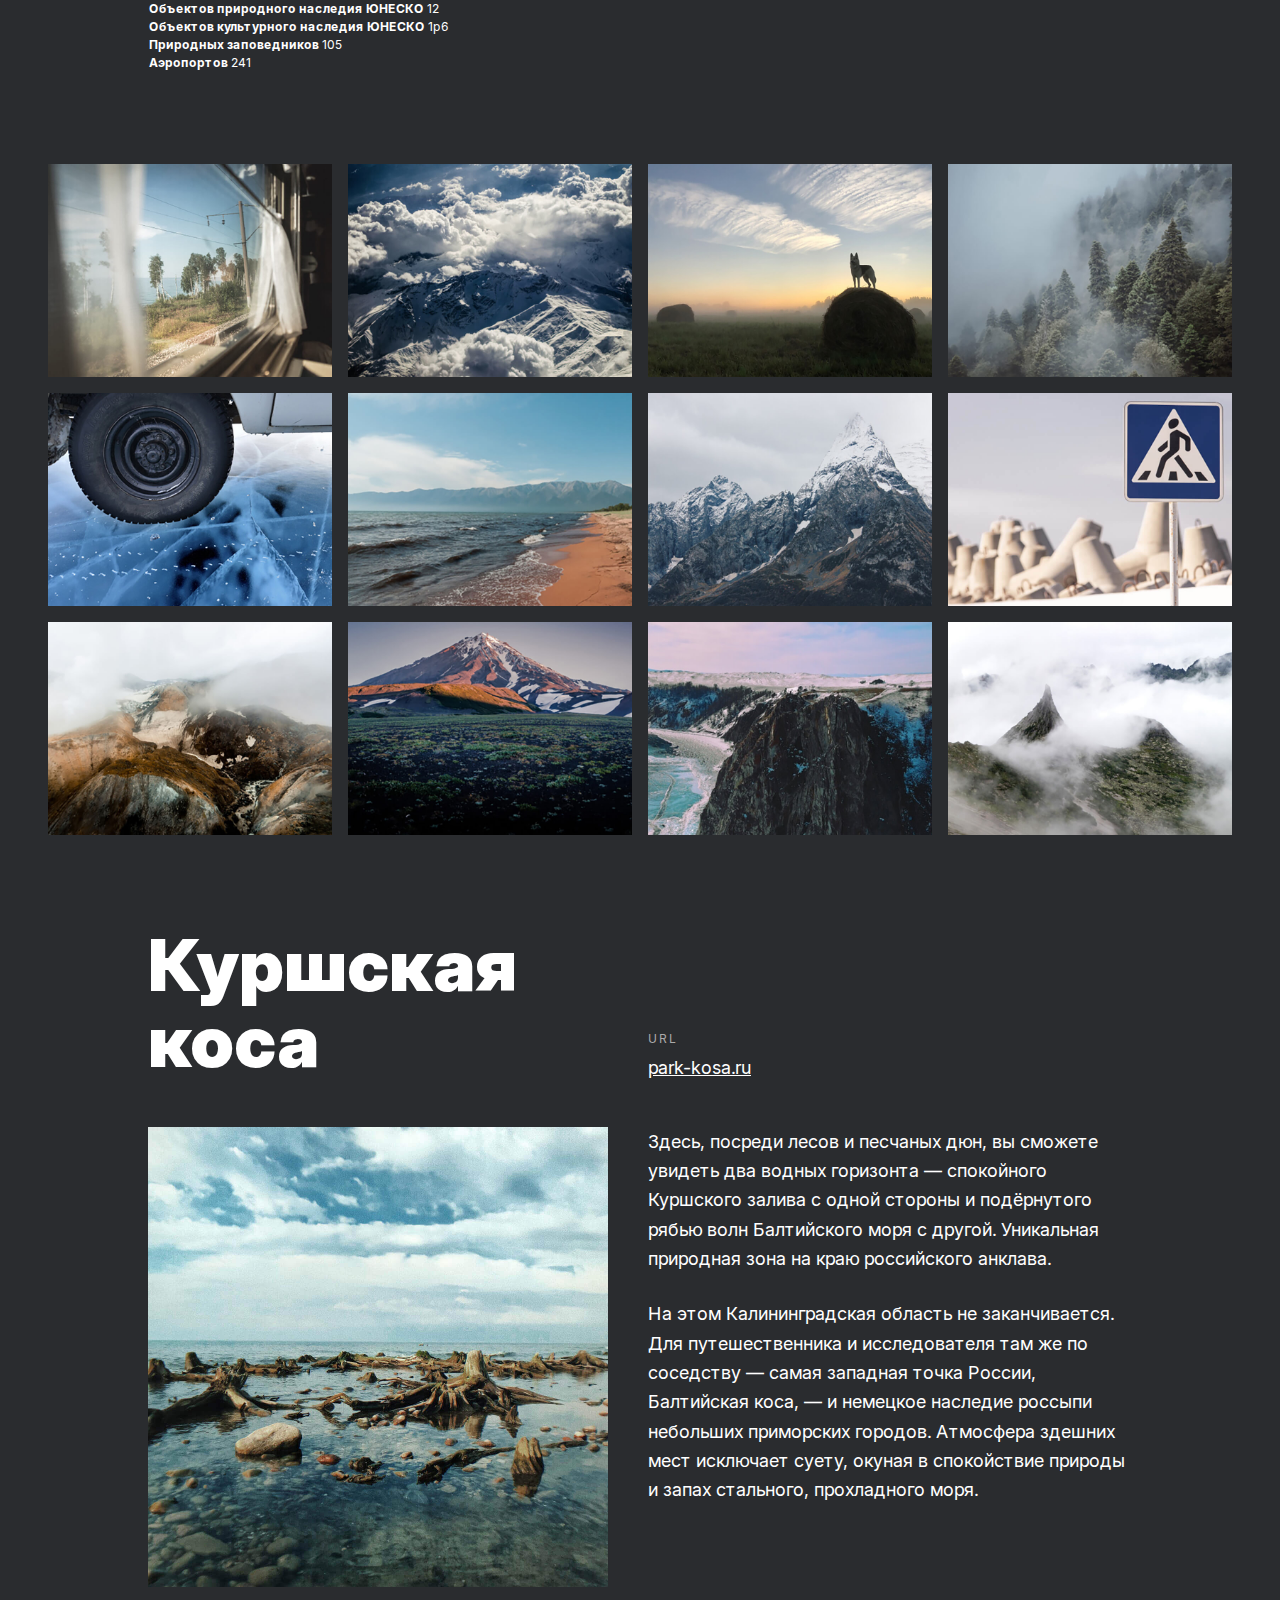
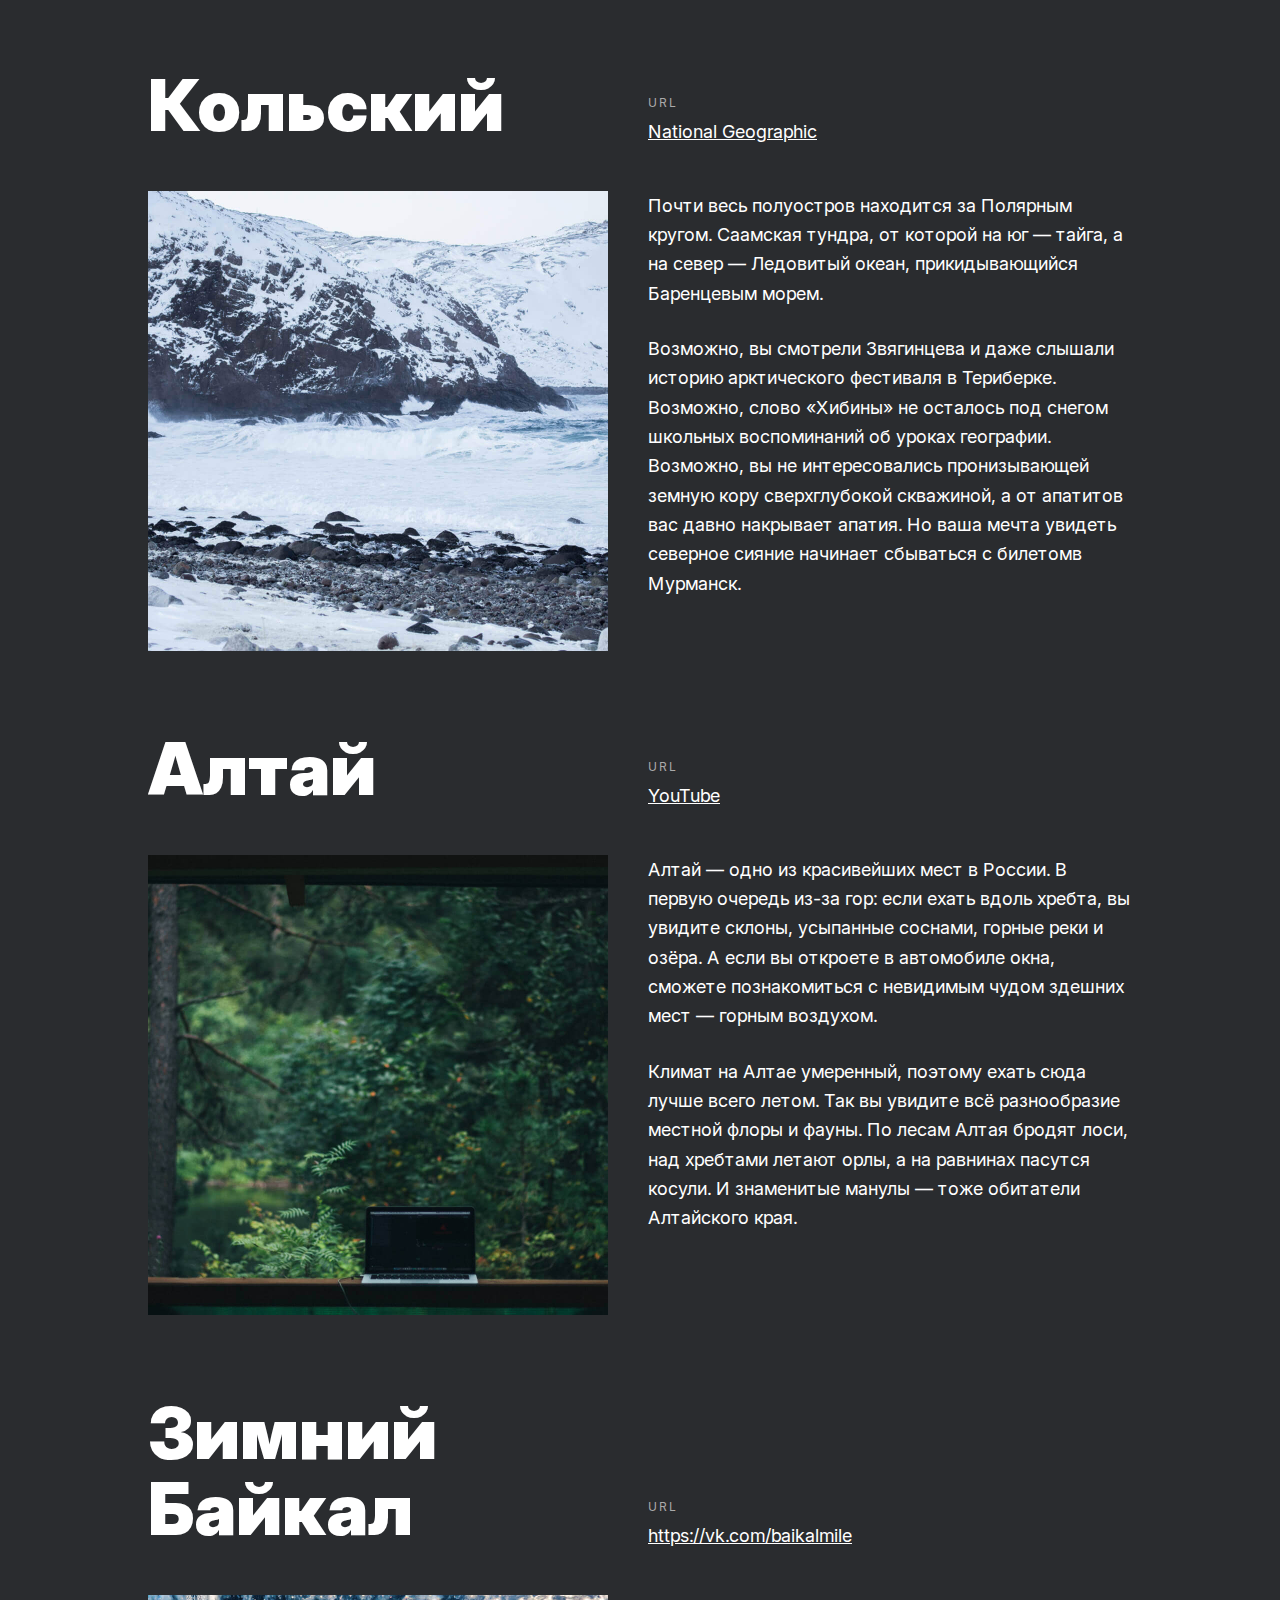
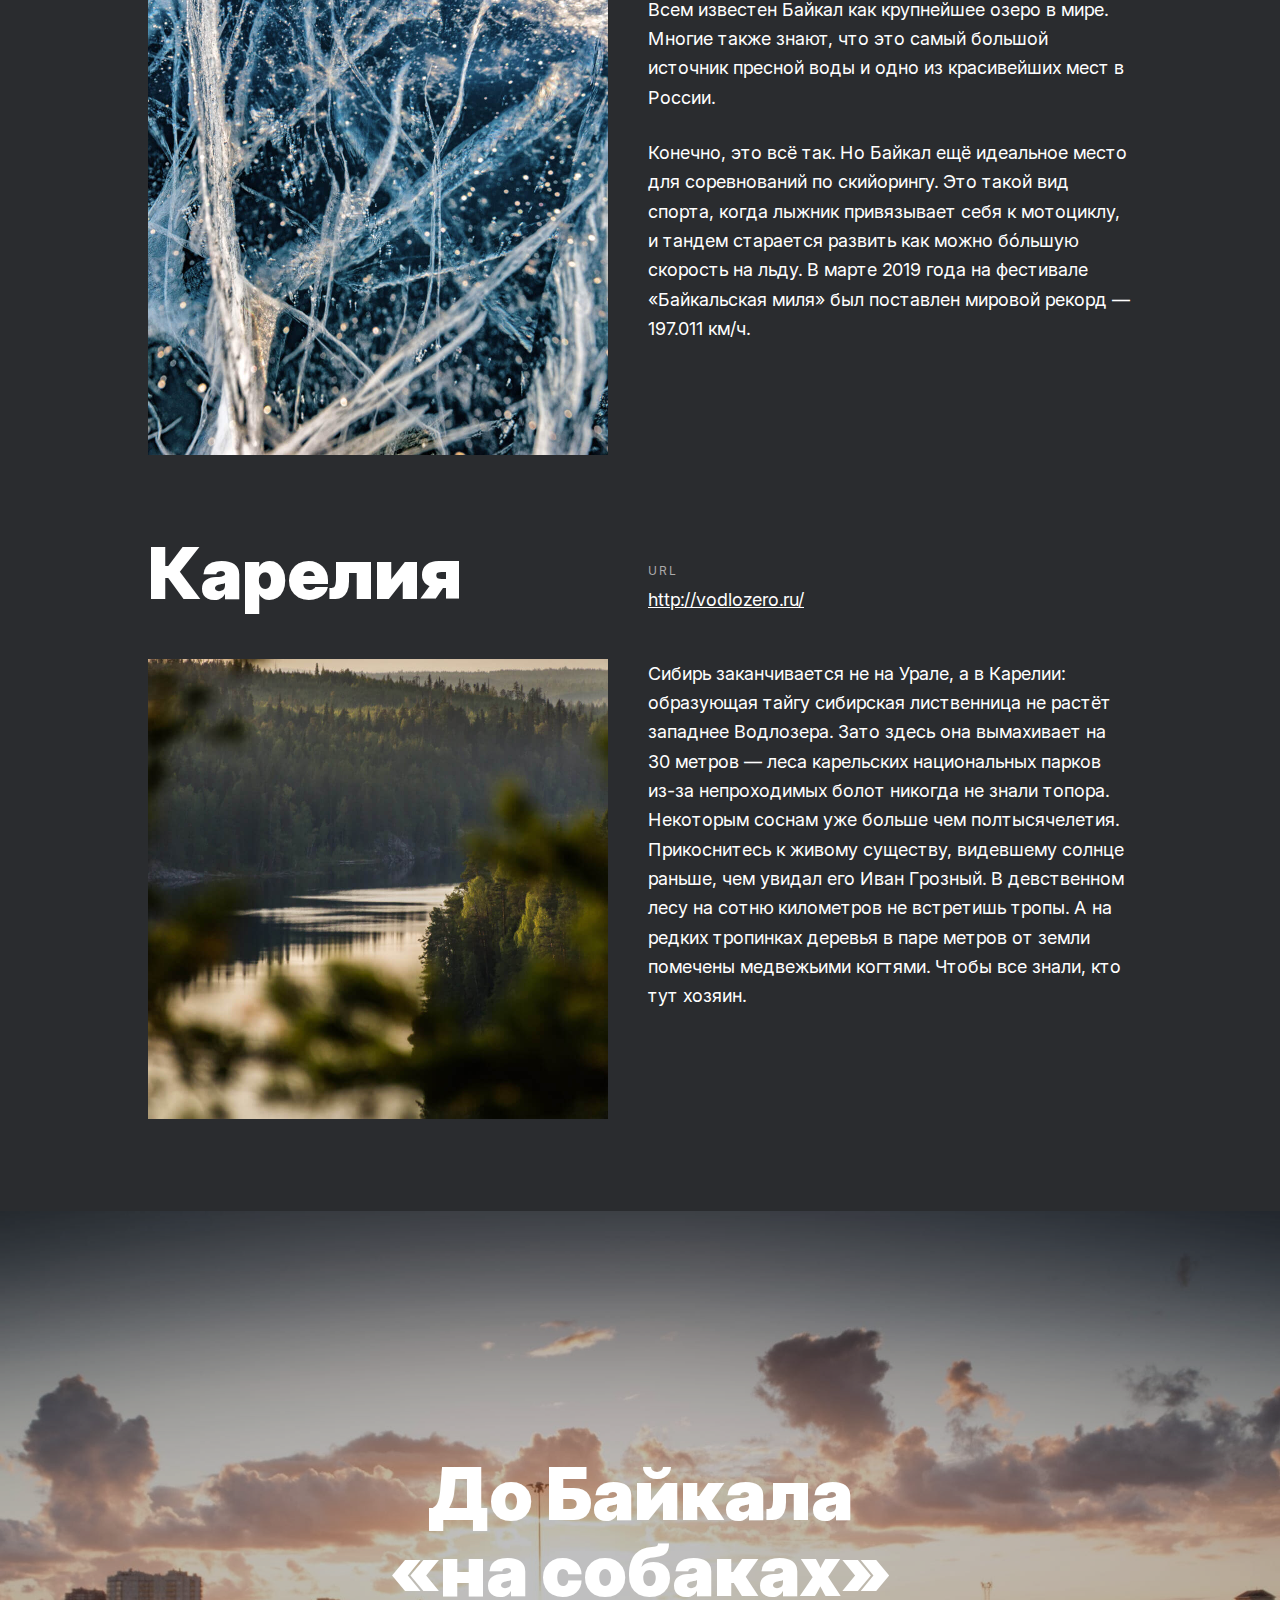
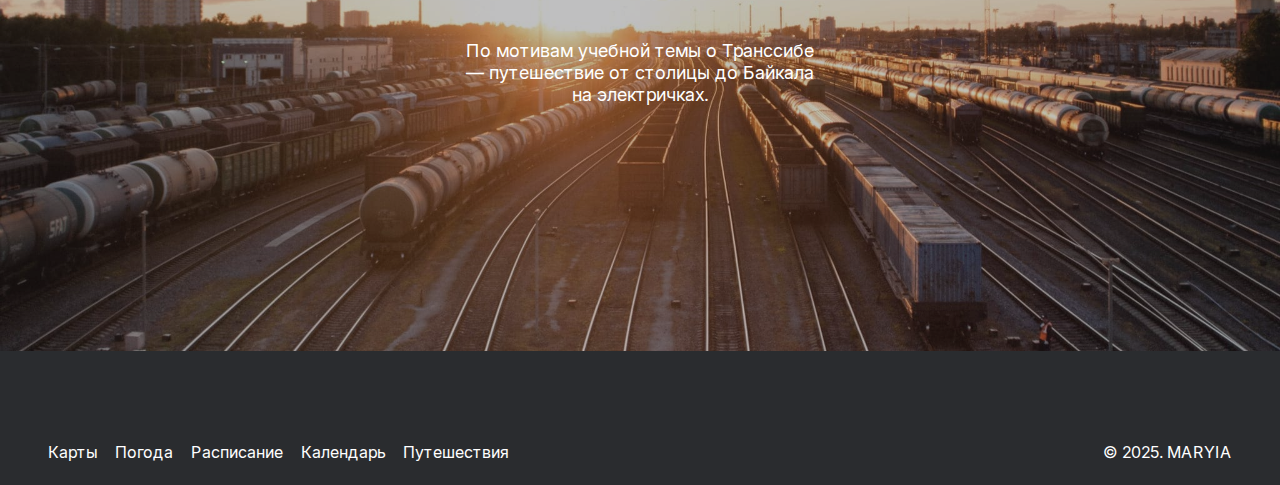
==== commit 0e7c5370: "finish" ====
--- a/index.html
+++ b/index.html
@@ -127,7 +127,7 @@
 
             <section class="cover">
                 <img class="cover__image" src="./images/cover-trains.jpg" alt="trains" />
-                <div class="cover__overlay"></div>
+                <div class="cover__overlay"><a class="cover__link" href="https://stampsy.com/na-elektrichkakh-do-baikala" target="_blank" aria-label="Переход на статью"></a></div>
                 <div class="cover__text">
                   <h2 class="cover__title">До Байкала «на собаках»</h2>
                   <p class="cover__subtitle">По мотивам учебной темы о Транссибе — путешествие от столицы до Байкала на электричках.</p>
@@ -136,7 +136,14 @@
         </main>
 
         <footer class="footer">
-
+            <div class="links">
+              <a class="footer__link" href="https://yandex.ru/maps" target="_blank" rel="noopener noreferrer">Карты</a>
+              <a class="footer__link" href="https://yandex.ru/pogoda" target="_blank" rel="noopener noreferrer">Погода</a>
+              <a class="footer__link" href="https://rasp.yandex.ru" target="_blank" rel="noopener noreferrer">Расписание</a>
+              <a class="footer__link" href="https://calendar.yandex.ru" target="_blank" rel="noopener noreferrer">Календарь</a>
+              <a class="footer__link" href="https://travel.yandex.ru" target="_blank" rel="noopener noreferrer">Путешествия</a>
+            </div>
+            <p class="footer__copyright">© 2025. MARYIA</p> 
         </footer>
     </div>
 </body>
